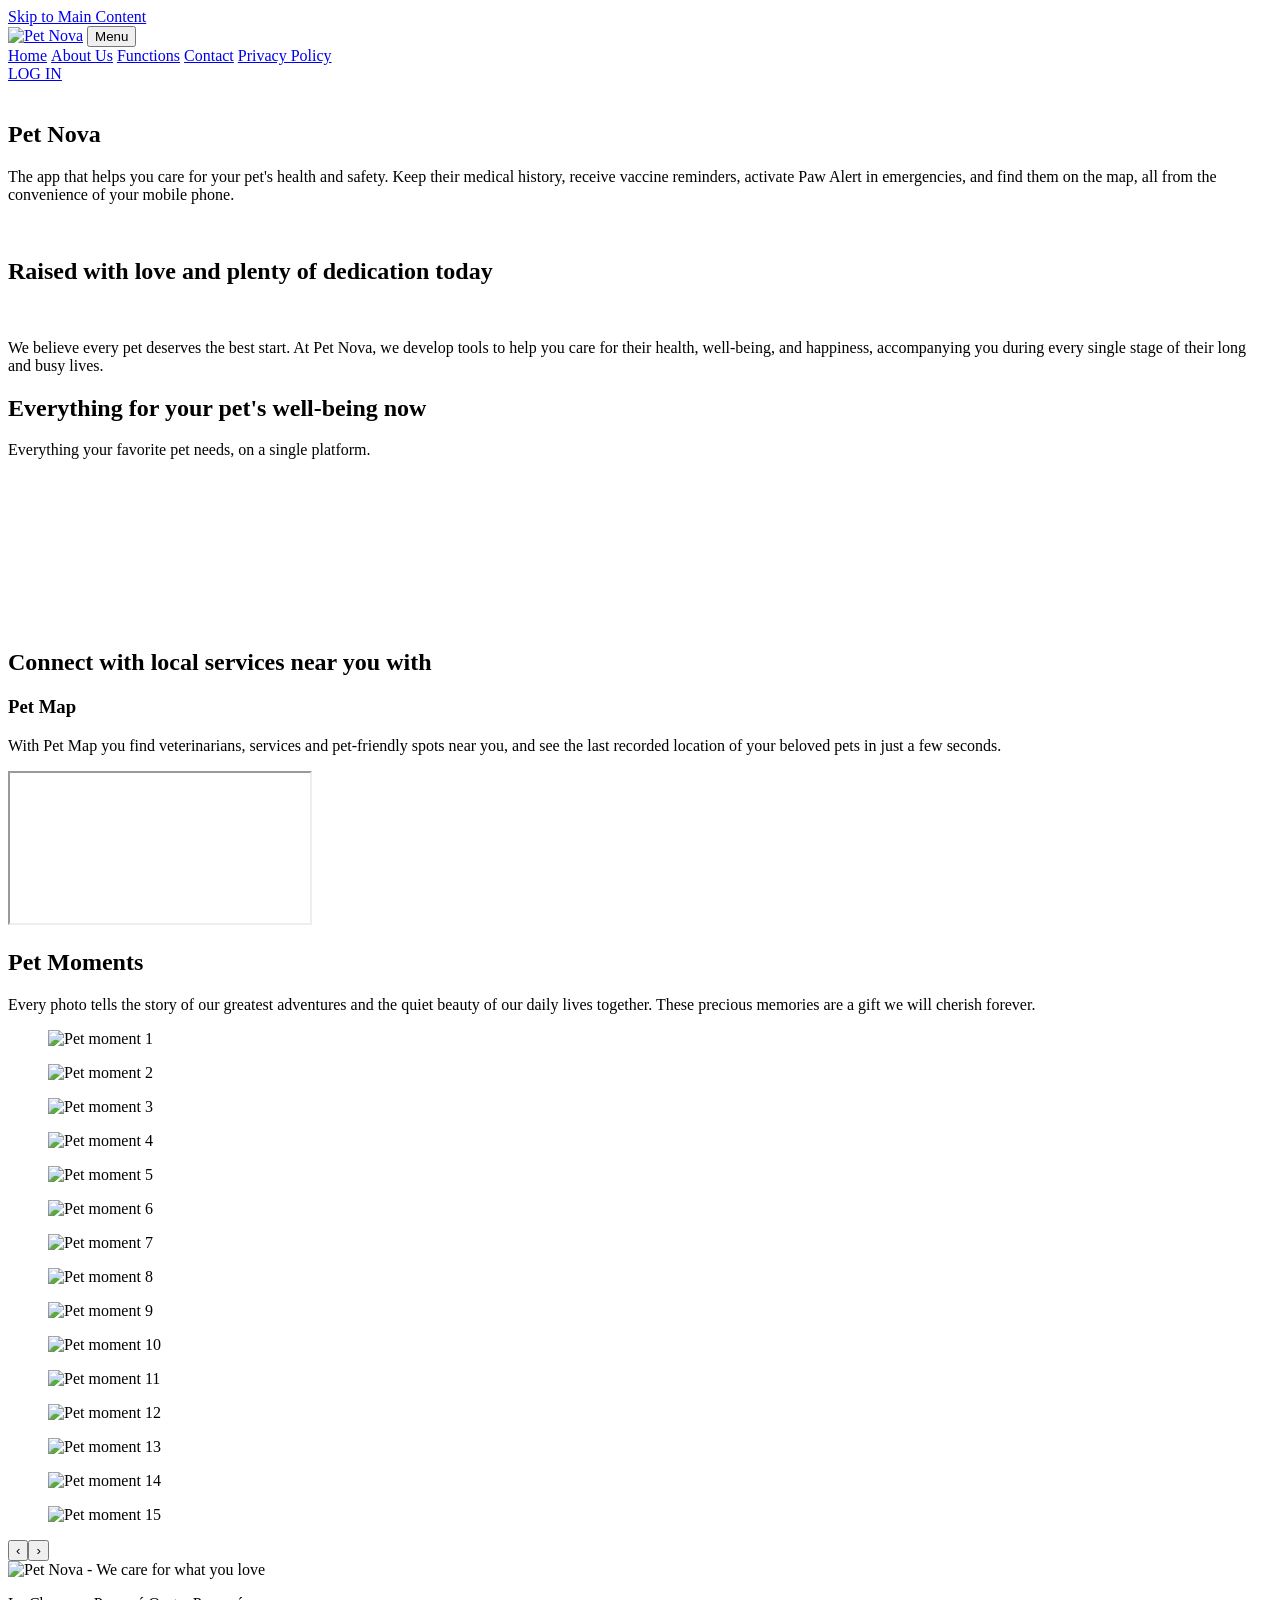
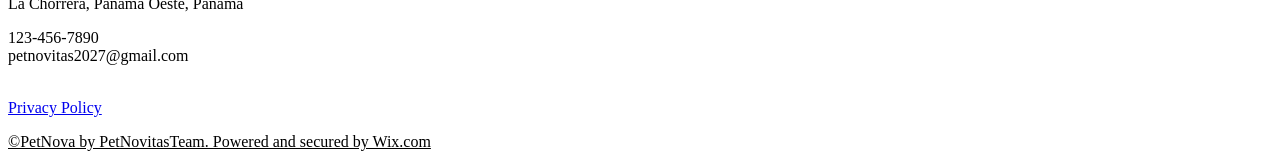
==== index.html @ 3b15b56e "Add files via upload" ====
<!DOCTYPE html>
<html lang="en">
<head>
<meta charset="UTF-8">
<meta name="viewport" content="width=device-width, initial-scale=1">
<script>
/* Teléfono en horizontal: se muestra el diseño de computadora (reducido para que quepa). En vertical, el diseño de celular. */
(function () {
  var m = document.querySelector('meta[name="viewport"]');
  function set() {
    var phone = Math.min(screen.width, screen.height) < 600;
    var land = window.matchMedia('(orientation: landscape)').matches;
    m.setAttribute('content', phone && land ? 'width=1280' : 'width=device-width, initial-scale=1');
  }
  set();
  addEventListener('orientationchange', set);
  addEventListener('resize', set);
})();
</script>
<title>Home | Pet Nova</title>
<link rel="preconnect" href="https://fonts.googleapis.com">
<link rel="preconnect" href="https://fonts.gstatic.com" crossorigin>
<link href="https://fonts.googleapis.com/css2?family=Nunito+Sans:wght@400;600;700;800&family=Poppins:wght@400;600;700;800&display=swap" rel="stylesheet">
<link rel="icon" href="images/logo-menu.png">
<meta name="theme-color" content="#523F7A">
<link rel="stylesheet" href="css/styles.css">
</head>
<body>
<a class="skip" href="#main">Skip to Main Content</a>

<header class="nav">
  <a href="index.html" class="nav-logo"><img src="images/logo-menu.png" alt="Pet Nova"></a>
  <button class="nav-toggle" aria-label="Menu" aria-expanded="false">Menu</button>
  <nav class="nav-links">
    <a href="index.html" class="on" aria-current="page"><img src="images/icons/home.svg" alt="">Home</a>
    <a href="about.html"><img src="images/icons/user.svg" alt="">About Us</a>
    <a href="functions.html"><img src="images/icons/medkit.svg" alt="">Functions</a>
    <a href="contact.html"><img src="images/icons/chat.svg" alt="">Contact</a>
    <a href="privacy.html"><img src="images/icons/shield.svg" alt="">Privacy Policy</a>
  </nav>
  <a href="login.html" class="nav-login"><span class="avatar"></span><u>LOG IN</u></a>
</header>

<main id="main">
  <section class="hero">
    <img class="paw hero-paw" src="images/icons/paw.svg" alt="">
    <h1>Pet Nova</h1>
    <p>The app that helps you care for your pet's health and safety. Keep their medical history, receive vaccine reminders, activate Paw Alert in emergencies, and find them on the map, all from the convenience of your mobile phone.</p>
  </section>

  <section class="raised">
    <div class="blob blob-left"></div>
    <div class="blob blob-right"></div>
    <img class="flor flor-top" src="images/flor.png" alt="">
    <img class="flor flor-bottom" src="images/flor.png" alt="">
    <h2>Raised with love and plenty of dedication today</h2>
    <div class="believe">
      <img class="paw believe-paw" src="images/icons/paw.svg" alt="">
      <p>We believe every pet deserves the best start. At Pet Nova, we develop tools to help you care for their health, well-being, and happiness, accompanying you during every single stage of their long and busy lives.</p>
    </div>
  </section>

  <section class="wellbeing">
    <div class="wellbeing-card">
      <h2>Everything for your pet's well-being now</h2>
      <p>Everything your favorite pet needs, on a single platform.</p>
    </div>
    <div class="wb-gallery"><figure class="on"><img loading="lazy" decoding="async" src="images/bienestar-1.jpg" alt=""></figure><figure><img loading="lazy" decoding="async" src="images/bienestar-2.jpg" alt=""></figure><figure><img loading="lazy" decoding="async" src="images/bienestar-3.jpg" alt=""></figure><figure><img loading="lazy" decoding="async" src="images/bienestar-4.jpg" alt=""></figure></div>
    <img class="espiral" src="images/espiral.png" alt="">
  </section>

  <section class="petmap">
    <h2>Connect with local services near you with</h2>
    <div class="petmap-panel">
      <h3>Pet Map</h3>
      <p>With Pet Map you find veterinarians, services and pet-friendly spots near you, and see the last recorded location of your beloved pets in just a few seconds.</p>
      <iframe title="Pet Map" loading="lazy" src="https://www.openstreetmap.org/export/embed.html?bbox=-79.80%2C8.87%2C-79.76%2C8.90&amp;layer=mapnik"></iframe>
    </div>
  </section>

  <section class="moments">
    <h2>Pet Moments</h2>
    <p>Every photo tells the story of our greatest adventures and the quiet beauty of our daily lives together. These precious memories are a gift we will cherish forever.</p>
    <div class="coverflow" id="cf"><figure><img loading="lazy" decoding="async" src="images/momentos-1.jpg" alt="Pet moment 1"></figure><figure><img loading="lazy" decoding="async" src="images/momentos-2.jpg" alt="Pet moment 2"></figure><figure><img loading="lazy" decoding="async" src="images/momentos-3.jpg" alt="Pet moment 3"></figure><figure><img loading="lazy" decoding="async" src="images/momentos-4.jpg" alt="Pet moment 4"></figure><figure><img loading="lazy" decoding="async" src="images/momentos-5.jpg" alt="Pet moment 5"></figure><figure><img loading="lazy" decoding="async" src="images/momentos-6.jpg" alt="Pet moment 6"></figure><figure><img loading="lazy" decoding="async" src="images/momentos-7.jpg" alt="Pet moment 7"></figure><figure><img loading="lazy" decoding="async" src="images/momentos-8.jpg" alt="Pet moment 8"></figure><figure><img loading="lazy" decoding="async" src="images/momentos-9.jpg" alt="Pet moment 9"></figure><figure><img loading="lazy" decoding="async" src="images/momentos-10.jpg" alt="Pet moment 10"></figure><figure><img loading="lazy" decoding="async" src="images/momentos-11.jpg" alt="Pet moment 11"></figure><figure><img loading="lazy" decoding="async" src="images/momentos-12.jpg" alt="Pet moment 12"></figure><figure><img loading="lazy" decoding="async" src="images/momentos-13.jpg" alt="Pet moment 13"></figure><figure><img loading="lazy" decoding="async" src="images/momentos-14.jpg" alt="Pet moment 14"></figure><figure><img loading="lazy" decoding="async" src="images/momentos-15.jpg" alt="Pet moment 15"></figure></div>
    <div class="cf-ctrl"><button id="cfPrev" aria-label="Previous">&#8249;</button><span id="cfDots"></span><button id="cfNext" aria-label="Next">&#8250;</button></div>
  </section>
</main>

<footer class="footer">
  <img class="footer-logo" src="images/logo-footer.png" alt="Pet Nova - We care for what you love">
  <div class="footer-info"><p>La Chorrera, Panamá Oeste, Panamá</p><p>123-456-7890<br>petnovitas2027@gmail.com</p><div class="social"><a href="#" aria-label="Facebook"><img src="images/icons/facebook.svg" alt=""></a><a href="#" aria-label="Instagram"><img src="images/icons/instagram.svg" alt=""></a><a href="#" aria-label="TikTok"><img src="images/icons/tiktok.svg" alt=""></a></div></div>
  <a class="footer-privacy" href="privacy.html">Privacy Policy</a>
  <p class="copy"><u>©PetNova by PetNovitasTeam. Powered and secured by Wix.com</u></p>
</footer>

<script src="js/script.js"></script>
</body>
</html>
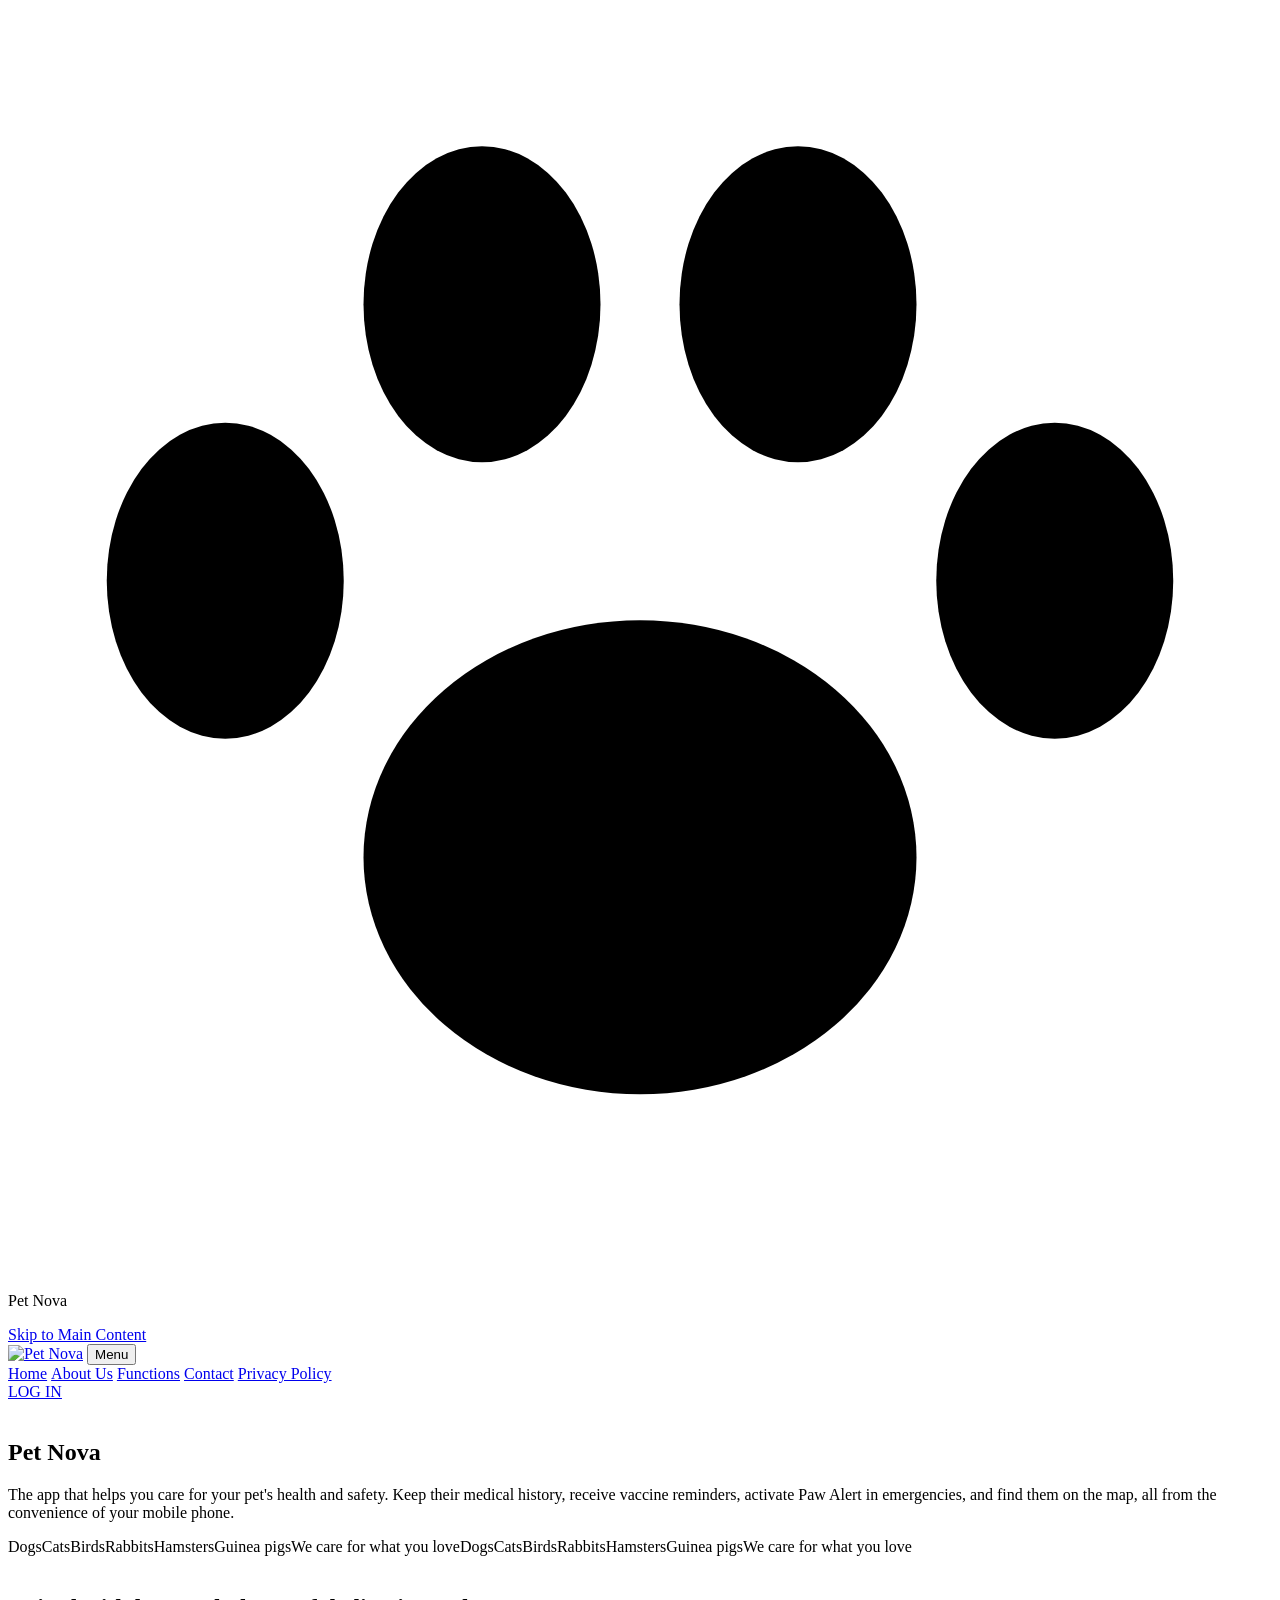
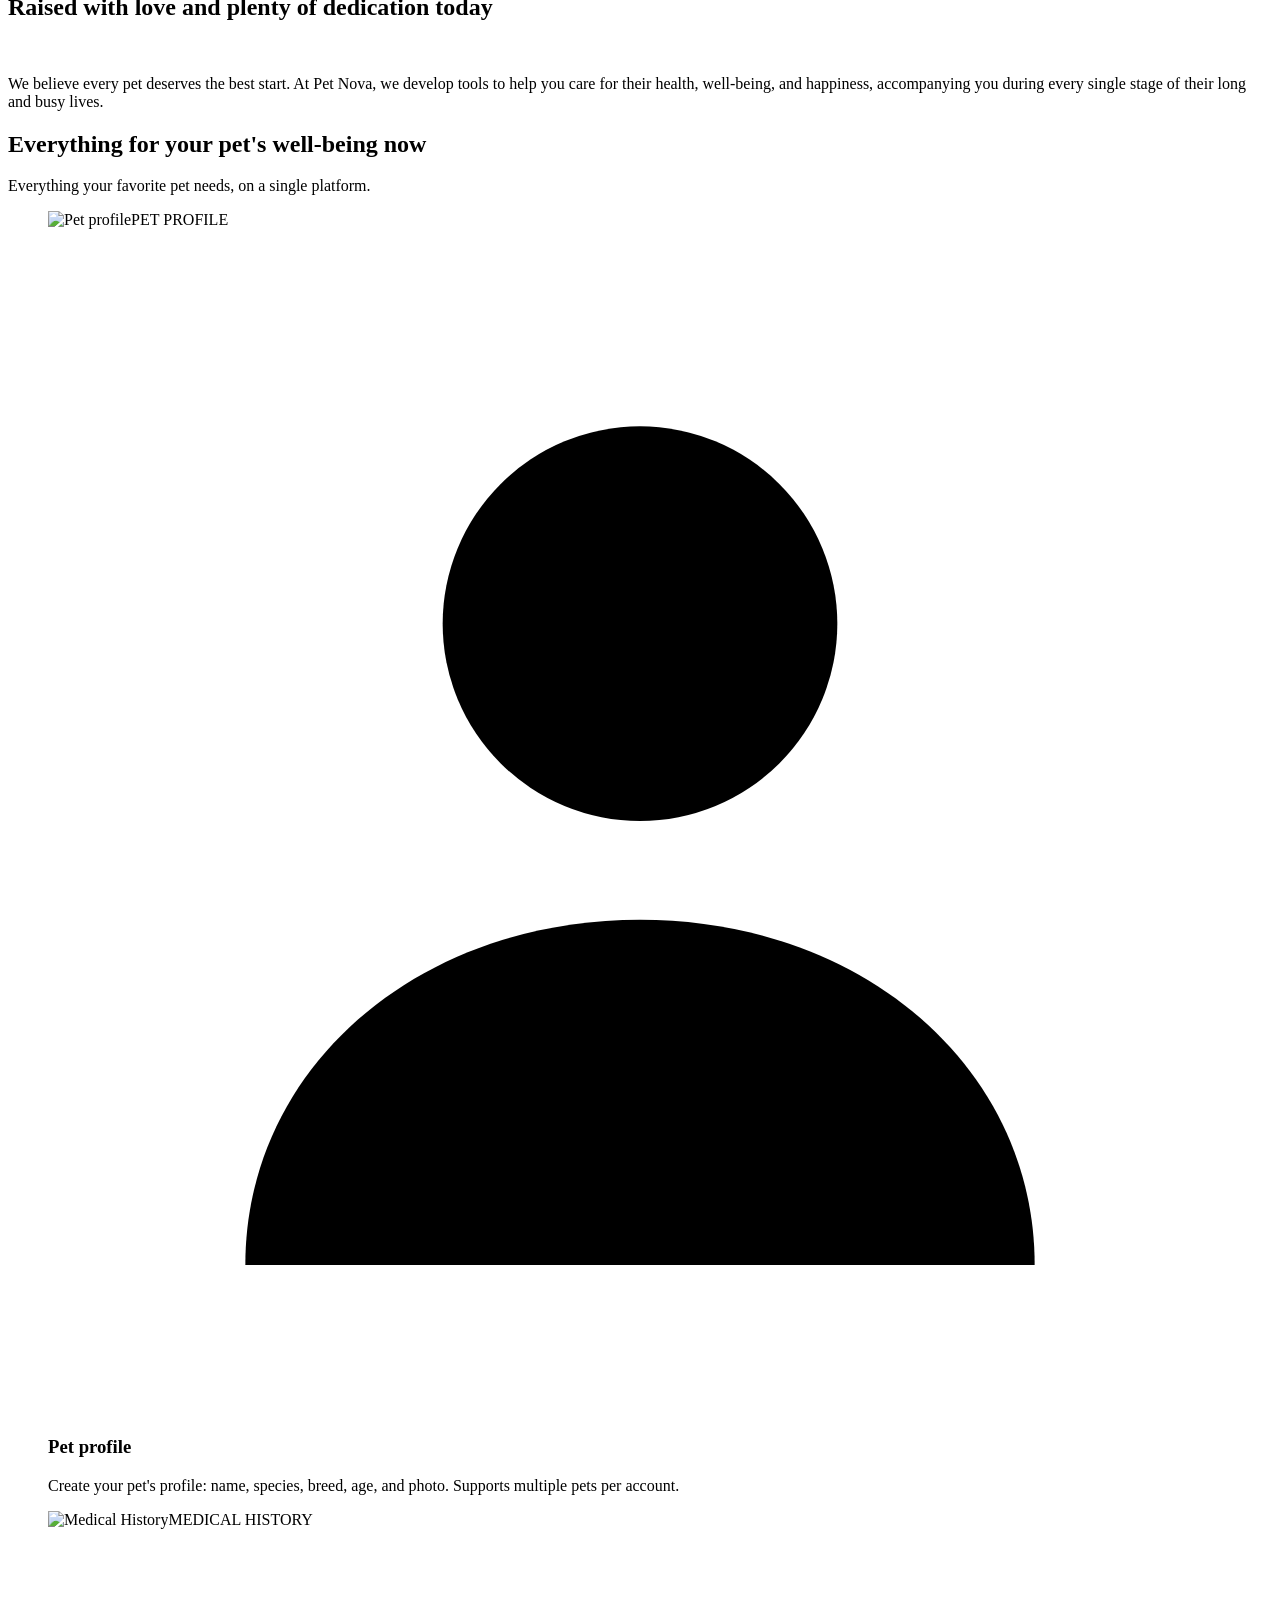
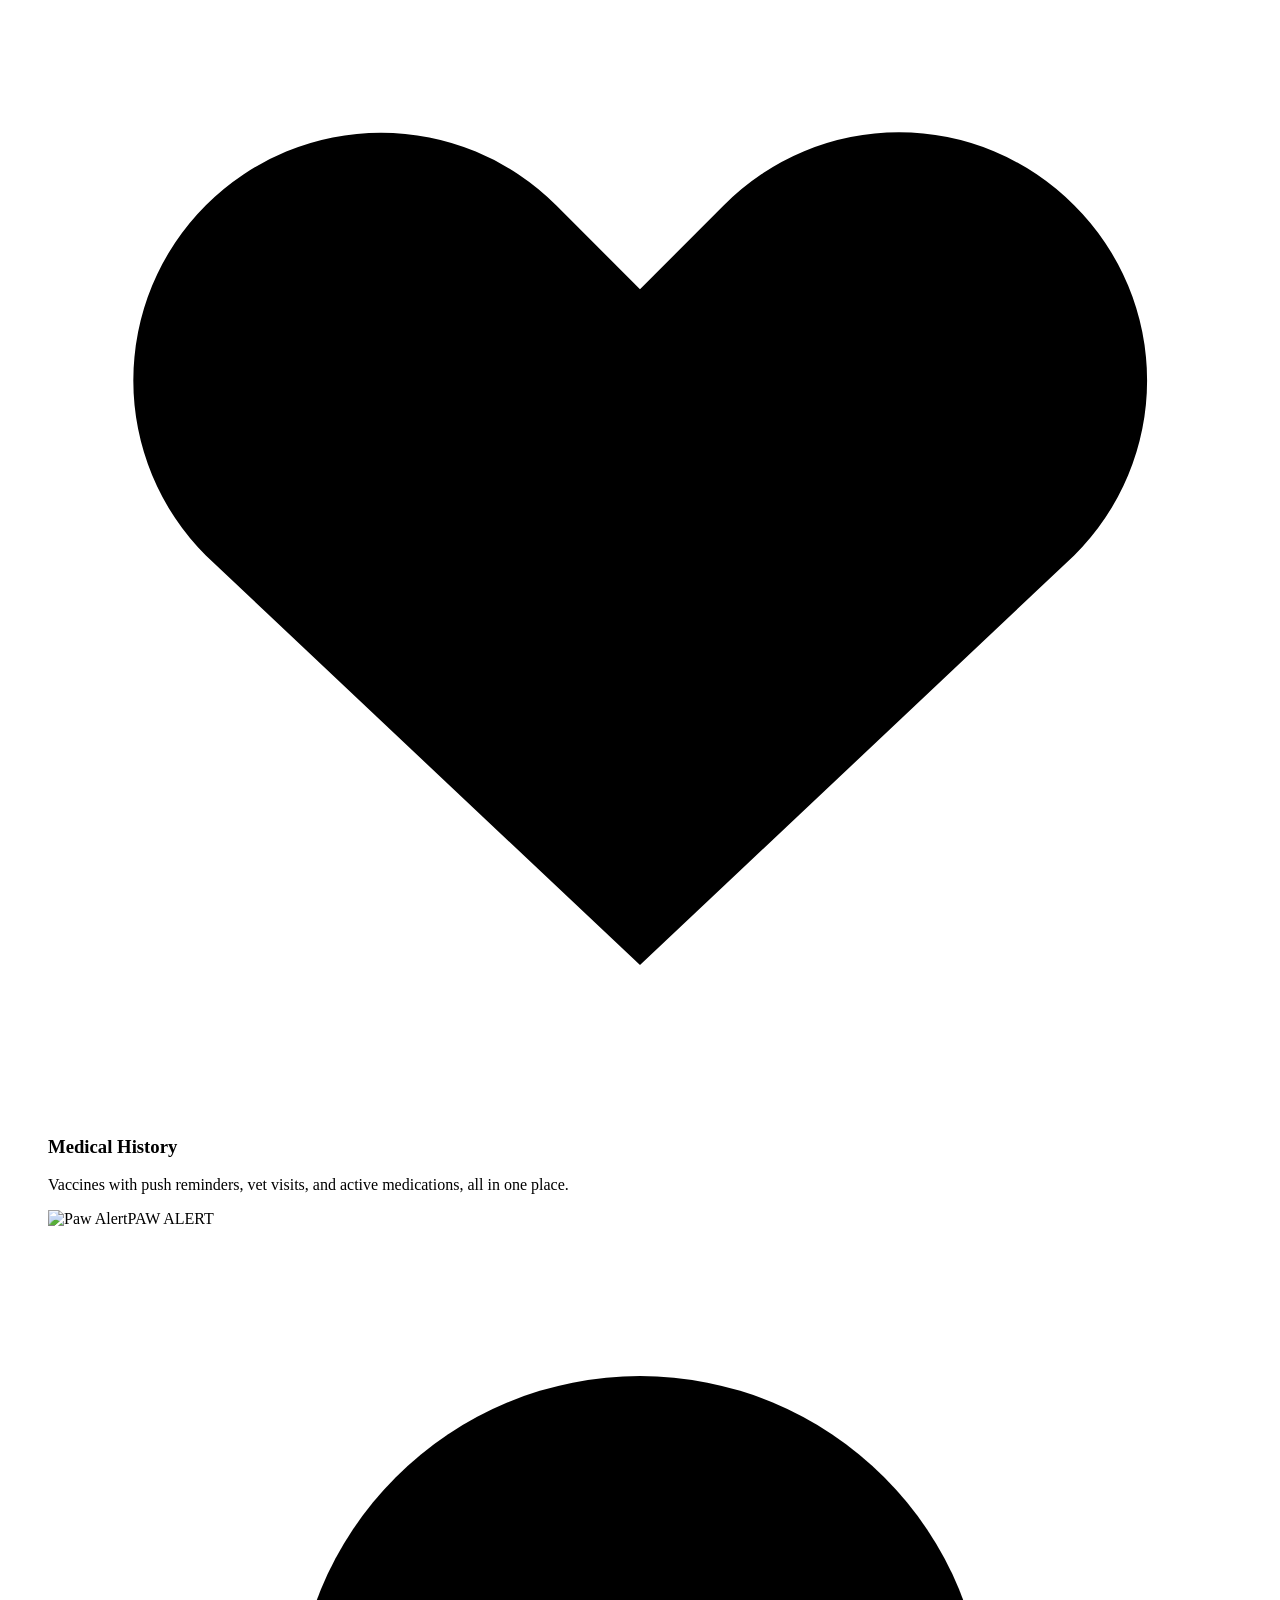
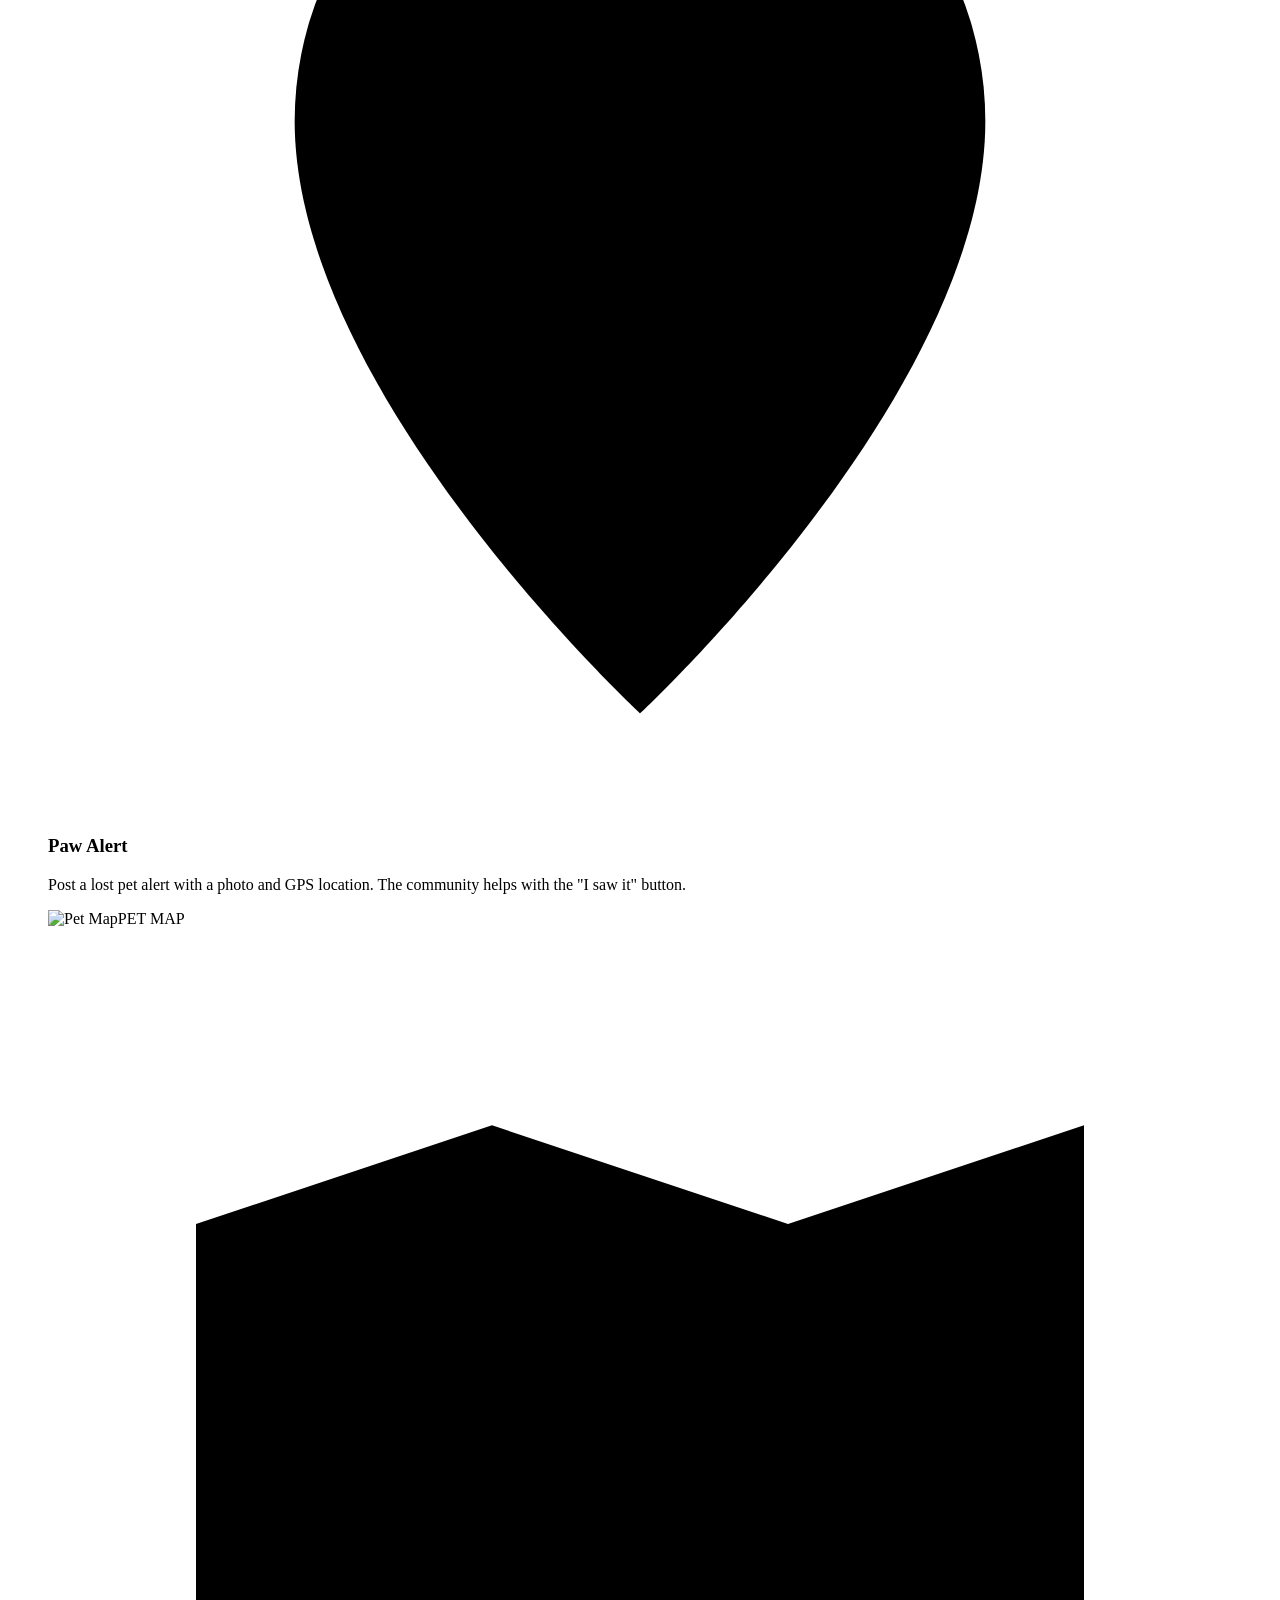
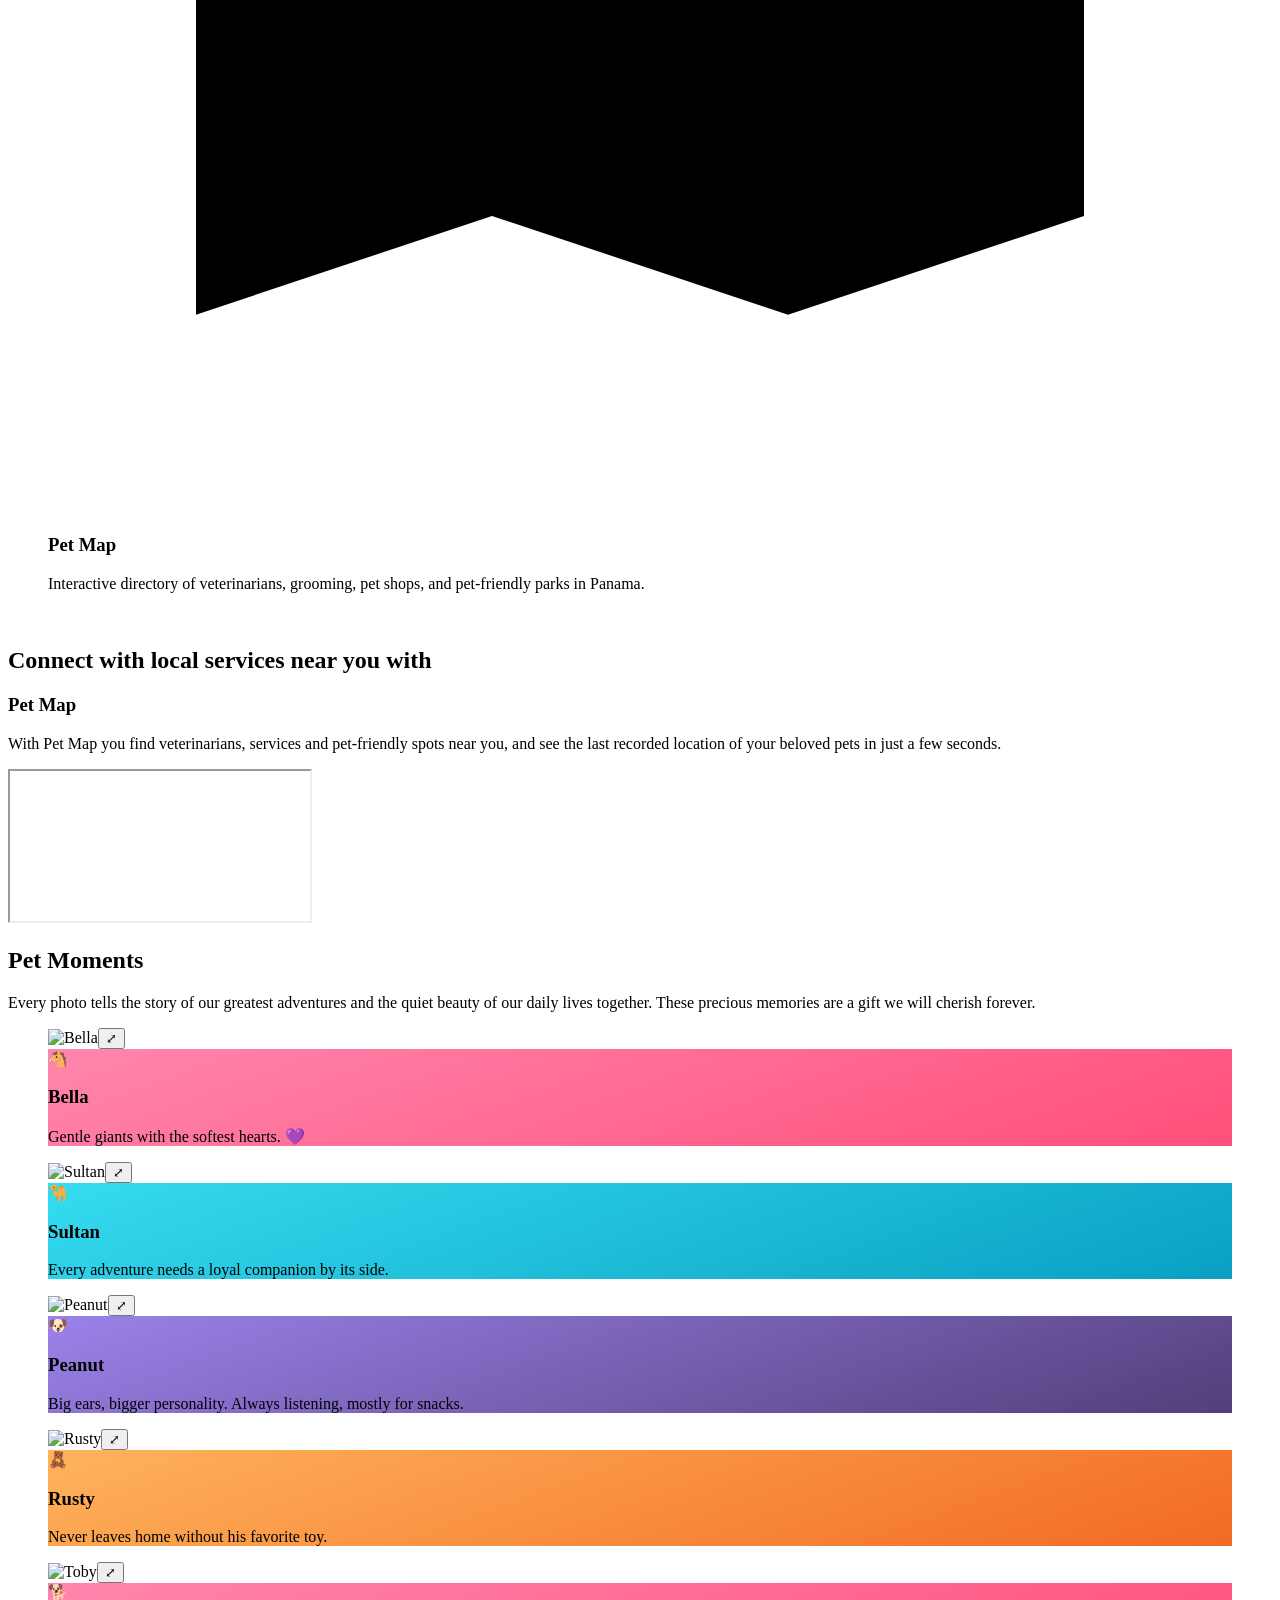
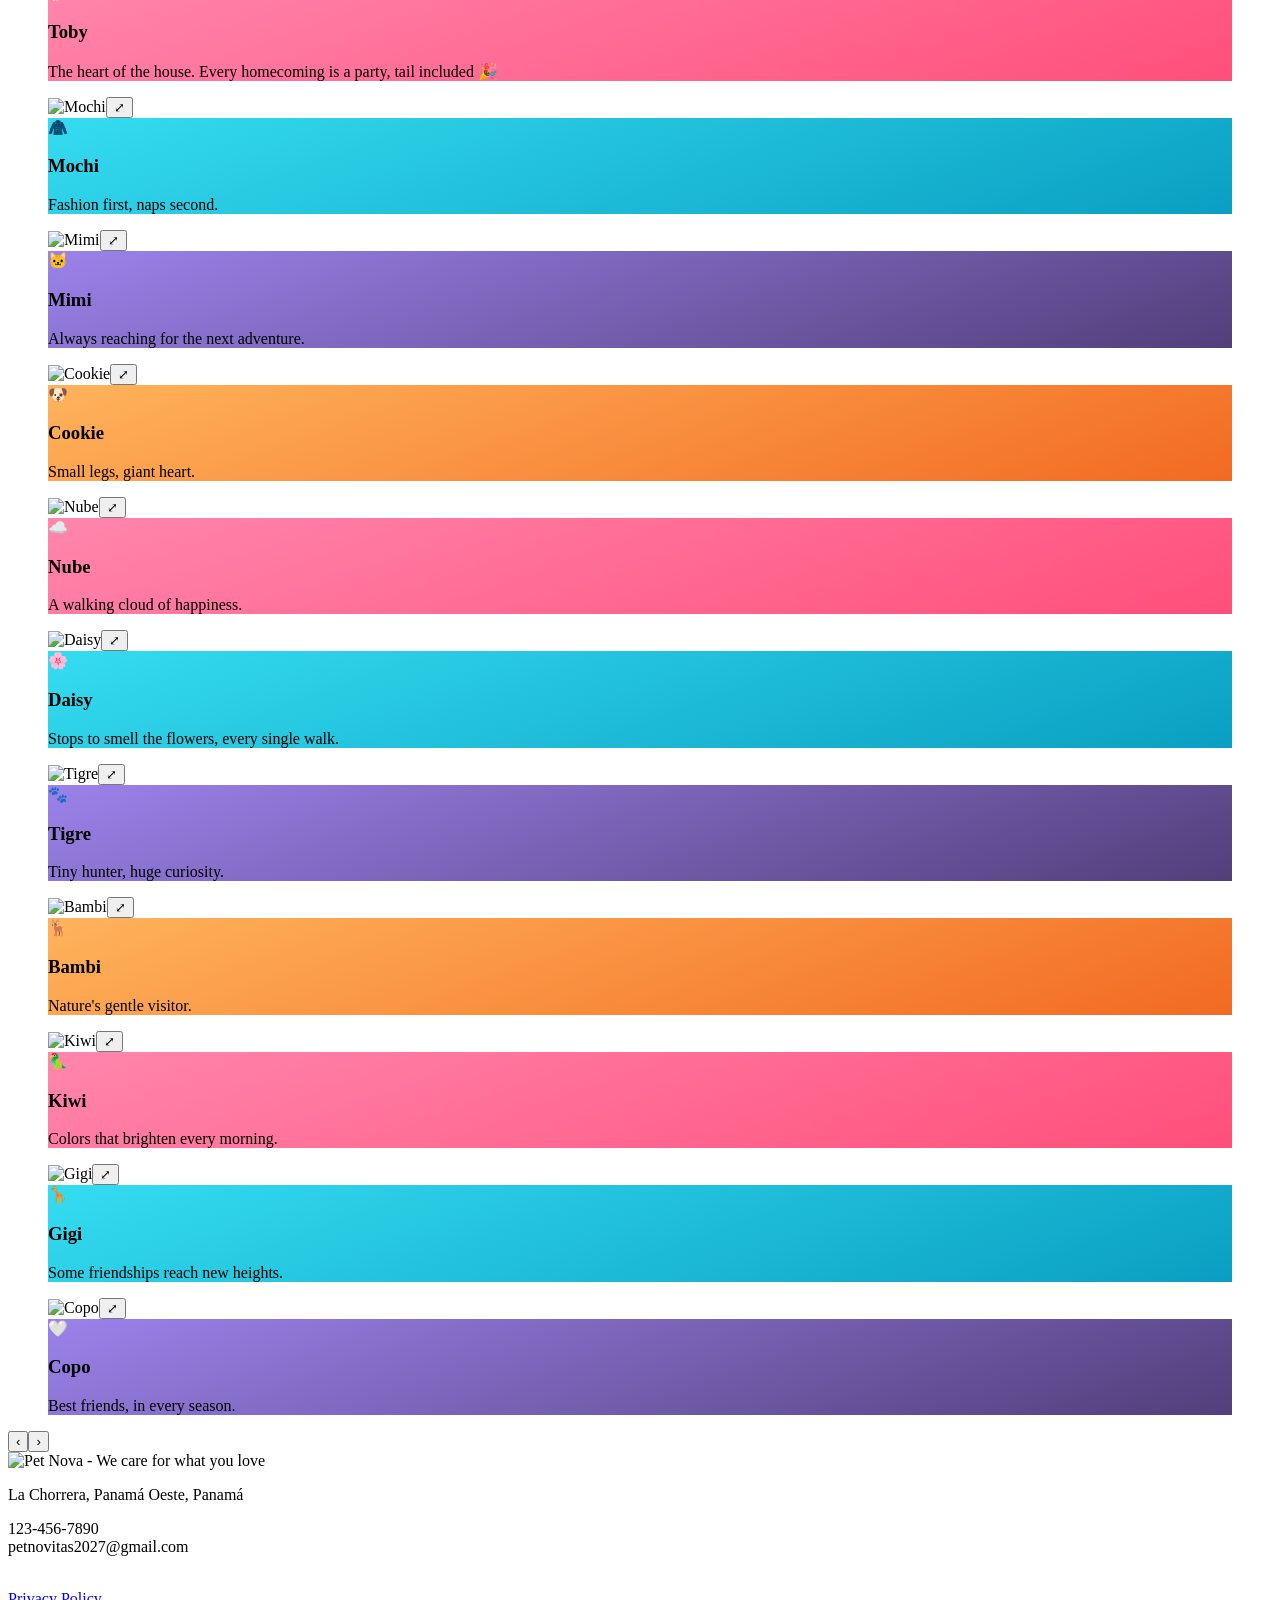
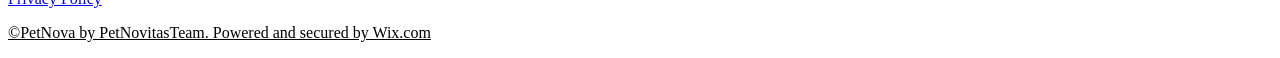
==== commit a9322ea4: "Add files via upload" ====
--- a/index.html
+++ b/index.html
@@ -17,15 +17,21 @@
   addEventListener('resize', set);
 })();
 </script>
+<link rel="icon" href="images/favicon/favicon.ico" sizes="any">
+<link rel="icon" type="image/png" sizes="32x32" href="images/favicon/favicon-32.png">
+<link rel="icon" type="image/png" sizes="192x192" href="images/favicon/icon-192.png">
+<link rel="apple-touch-icon" href="images/favicon/apple-touch-icon.png">
+<meta name="theme-color" content="#523F7A">
+<meta name="google" content="notranslate">
+<script>try{var d=document.documentElement,t=localStorage.getItem('pn-theme');if(t)d.setAttribute('data-theme',t);if(sessionStorage.getItem('pn-seen'))d.classList.add('seen');var l=localStorage.getItem('pn-lang')||((navigator.language||'en').slice(0,2)==='es'?'es':'en');d.setAttribute('lang',l)}catch(e){}</script>
 <title>Home | Pet Nova</title>
 <link rel="preconnect" href="https://fonts.googleapis.com">
 <link rel="preconnect" href="https://fonts.gstatic.com" crossorigin>
 <link href="https://fonts.googleapis.com/css2?family=Nunito+Sans:wght@400;600;700;800&family=Poppins:wght@400;600;700;800&display=swap" rel="stylesheet">
-<link rel="icon" href="images/logo-menu.png">
-<meta name="theme-color" content="#523F7A">
 <link rel="stylesheet" href="css/styles.css">
 </head>
 <body>
+<div id="loader" aria-hidden="true"><svg viewBox="0 0 64 64"><ellipse class="t1" cx="11" cy="29" rx="6" ry="8"/><ellipse class="t2" cx="24" cy="15" rx="6" ry="8"/><ellipse class="t3" cx="40" cy="15" rx="6" ry="8"/><ellipse class="t4" cx="53" cy="29" rx="6" ry="8"/><ellipse class="pad" cx="32" cy="43" rx="14" ry="12"/></svg><p>Pet Nova</p></div>
 <a class="skip" href="#main">Skip to Main Content</a>
 
 <header class="nav">
@@ -43,12 +49,13 @@
 
 <main id="main">
   <section class="hero">
-    <img class="paw hero-paw" src="images/icons/paw.svg" alt="">
-    <h1>Pet Nova</h1>
+    <div class="hero-title"><img class="paw hero-paw" src="images/icons/paw.svg" alt=""><h1>Pet Nova</h1></div>
     <p>The app that helps you care for your pet's health and safety. Keep their medical history, receive vaccine reminders, activate Paw Alert in emergencies, and find them on the map, all from the convenience of your mobile phone.</p>
+  <a class="scrollcue" href="#raised" aria-label="Scroll down"><span></span></a>
   </section>
+  <div class="ribbon" aria-hidden="true"><div class="track"><span><img src="images/icons/paw-pin.svg" alt="">Dogs</span><span><img src="images/icons/paw-pin.svg" alt="">Cats</span><span><img src="images/icons/paw-pin.svg" alt="">Birds</span><span><img src="images/icons/paw-pin.svg" alt="">Rabbits</span><span><img src="images/icons/paw-pin.svg" alt="">Hamsters</span><span><img src="images/icons/paw-pin.svg" alt="">Guinea pigs</span><span><img src="images/icons/paw-pin.svg" alt="">We care for what you love</span><span><img src="images/icons/paw-pin.svg" alt="">Dogs</span><span><img src="images/icons/paw-pin.svg" alt="">Cats</span><span><img src="images/icons/paw-pin.svg" alt="">Birds</span><span><img src="images/icons/paw-pin.svg" alt="">Rabbits</span><span><img src="images/icons/paw-pin.svg" alt="">Hamsters</span><span><img src="images/icons/paw-pin.svg" alt="">Guinea pigs</span><span><img src="images/icons/paw-pin.svg" alt="">We care for what you love</span></div></div>
 
-  <section class="raised">
+  <section class="raised" id="raised">
     <div class="blob blob-left"></div>
     <div class="blob blob-right"></div>
     <img class="flor flor-top" src="images/flor.png" alt="">
@@ -65,7 +72,7 @@
       <h2>Everything for your pet's well-being now</h2>
       <p>Everything your favorite pet needs, on a single platform.</p>
     </div>
-    <div class="wb-gallery"><figure class="on"><img loading="lazy" decoding="async" src="images/bienestar-1.jpg" alt=""></figure><figure><img loading="lazy" decoding="async" src="images/bienestar-2.jpg" alt=""></figure><figure><img loading="lazy" decoding="async" src="images/bienestar-3.jpg" alt=""></figure><figure><img loading="lazy" decoding="async" src="images/bienestar-4.jpg" alt=""></figure></div>
+    <div class="wb-gallery"><figure class="on" tabindex="0"><img loading="lazy" decoding="async" src="images/bienestar-1.jpg" alt="Pet profile"><span class="wb-label">PET PROFILE</span><div class="wb-info"><svg viewBox="0 0 24 24"><circle cx="12" cy="8" r="4"/><path d="M4 21c0-4 3.5-7 8-7s8 3 8 7"/></svg><h3>Pet profile</h3><p>Create your pet's profile: name, species, breed, age, and photo. Supports multiple pets per account.</p></div></figure><figure tabindex="0"><img loading="lazy" decoding="async" src="images/bienestar-2.jpg" alt="Medical History"><span class="wb-label">MEDICAL HISTORY</span><div class="wb-info"><svg viewBox="0 0 24 24"><path d="M20.8 5.6a5 5 0 0 0-7.1 0L12 7.3l-1.7-1.7a5 5 0 0 0-7.1 7.1L12 21l8.8-8.3a5 5 0 0 0 0-7.1z"/><path d="M3 12h4l2-3 3 6 2-3h7"/></svg><h3>Medical History</h3><p>Vaccines with push reminders, vet visits, and active medications, all in one place.</p></div></figure><figure tabindex="0"><img loading="lazy" decoding="async" src="images/bienestar-3.jpg" alt="Paw Alert"><span class="wb-label">PAW ALERT</span><div class="wb-info"><svg viewBox="0 0 24 24"><path d="M12 22s7-6.500 7-12a7 7 0 0 0-14 0c0 5.500 7 12 7 12z"/><circle cx="12" cy="10" r="2.500"/></svg><h3>Paw Alert</h3><p>Post a lost pet alert with a photo and GPS location. The community helps with the "I saw it" button.</p></div></figure><figure tabindex="0"><img loading="lazy" decoding="async" src="images/bienestar-4.jpg" alt="Pet Map"><span class="wb-label">PET MAP</span><div class="wb-info"><svg viewBox="0 0 24 24"><path d="M3 6l6-2 6 2 6-2v14l-6 2-6-2-6 2z"/><path d="M9 4v14M15 6v14"/></svg><h3>Pet Map</h3><p>Interactive directory of veterinarians, grooming, pet shops, and pet-friendly parks in Panama.</p></div></figure></div>
     <img class="espiral" src="images/espiral.png" alt="">
   </section>
 
@@ -81,18 +88,19 @@
   <section class="moments">
     <h2>Pet Moments</h2>
     <p>Every photo tells the story of our greatest adventures and the quiet beauty of our daily lives together. These precious memories are a gift we will cherish forever.</p>
-    <div class="coverflow" id="cf"><figure><img loading="lazy" decoding="async" src="images/momentos-1.jpg" alt="Pet moment 1"></figure><figure><img loading="lazy" decoding="async" src="images/momentos-2.jpg" alt="Pet moment 2"></figure><figure><img loading="lazy" decoding="async" src="images/momentos-3.jpg" alt="Pet moment 3"></figure><figure><img loading="lazy" decoding="async" src="images/momentos-4.jpg" alt="Pet moment 4"></figure><figure><img loading="lazy" decoding="async" src="images/momentos-5.jpg" alt="Pet moment 5"></figure><figure><img loading="lazy" decoding="async" src="images/momentos-6.jpg" alt="Pet moment 6"></figure><figure><img loading="lazy" decoding="async" src="images/momentos-7.jpg" alt="Pet moment 7"></figure><figure><img loading="lazy" decoding="async" src="images/momentos-8.jpg" alt="Pet moment 8"></figure><figure><img loading="lazy" decoding="async" src="images/momentos-9.jpg" alt="Pet moment 9"></figure><figure><img loading="lazy" decoding="async" src="images/momentos-10.jpg" alt="Pet moment 10"></figure><figure><img loading="lazy" decoding="async" src="images/momentos-11.jpg" alt="Pet moment 11"></figure><figure><img loading="lazy" decoding="async" src="images/momentos-12.jpg" alt="Pet moment 12"></figure><figure><img loading="lazy" decoding="async" src="images/momentos-13.jpg" alt="Pet moment 13"></figure><figure><img loading="lazy" decoding="async" src="images/momentos-14.jpg" alt="Pet moment 14"></figure><figure><img loading="lazy" decoding="async" src="images/momentos-15.jpg" alt="Pet moment 15"></figure></div>
+    <div class="coverflow" id="cf"><figure><div class="cf-flip"><div class="cf-front"><img src="images/momentos-1.jpg" alt="Bella"><button class="cf-zoom" type="button" aria-label="View photo larger">&#10530;</button></div><div class="cf-back" style="background:linear-gradient(160deg,#ff86ad,#ff4f7a)"><span class="em">🐴</span><h3>Bella</h3><p>Gentle giants with the softest hearts. 💜</p></div></div></figure><figure><div class="cf-flip"><div class="cf-front"><img src="images/momentos-2.jpg" alt="Sultan"><button class="cf-zoom" type="button" aria-label="View photo larger">&#10530;</button></div><div class="cf-back" style="background:linear-gradient(160deg,#35dcf0,#0a9fc2)"><span class="em">🐪</span><h3>Sultan</h3><p>Every adventure needs a loyal companion by its side.</p></div></div></figure><figure><div class="cf-flip"><div class="cf-front"><img src="images/momentos-3.jpg" alt="Peanut"><button class="cf-zoom" type="button" aria-label="View photo larger">&#10530;</button></div><div class="cf-back" style="background:linear-gradient(160deg,#9b82ea,#523F7A)"><span class="em">🐶</span><h3>Peanut</h3><p>Big ears, bigger personality. Always listening, mostly for snacks.</p></div></div></figure><figure><div class="cf-flip"><div class="cf-front"><img src="images/momentos-4.jpg" alt="Rusty"><button class="cf-zoom" type="button" aria-label="View photo larger">&#10530;</button></div><div class="cf-back" style="background:linear-gradient(160deg,#ffb35c,#f26a22)"><span class="em">🧸</span><h3>Rusty</h3><p>Never leaves home without his favorite toy.</p></div></div></figure><figure><div class="cf-flip"><div class="cf-front"><img src="images/momentos-5.jpg" alt="Toby"><button class="cf-zoom" type="button" aria-label="View photo larger">&#10530;</button></div><div class="cf-back" style="background:linear-gradient(160deg,#ff86ad,#ff4f7a)"><span class="em">🐕</span><h3>Toby</h3><p>The heart of the house. Every homecoming is a party, tail included 🎉</p></div></div></figure><figure><div class="cf-flip"><div class="cf-front"><img src="images/momentos-6.jpg" alt="Mochi"><button class="cf-zoom" type="button" aria-label="View photo larger">&#10530;</button></div><div class="cf-back" style="background:linear-gradient(160deg,#35dcf0,#0a9fc2)"><span class="em">🧥</span><h3>Mochi</h3><p>Fashion first, naps second.</p></div></div></figure><figure><div class="cf-flip"><div class="cf-front"><img src="images/momentos-7.jpg" alt="Mimi"><button class="cf-zoom" type="button" aria-label="View photo larger">&#10530;</button></div><div class="cf-back" style="background:linear-gradient(160deg,#9b82ea,#523F7A)"><span class="em">🐱</span><h3>Mimi</h3><p>Always reaching for the next adventure.</p></div></div></figure><figure><div class="cf-flip"><div class="cf-front"><img src="images/momentos-8.jpg" alt="Cookie"><button class="cf-zoom" type="button" aria-label="View photo larger">&#10530;</button></div><div class="cf-back" style="background:linear-gradient(160deg,#ffb35c,#f26a22)"><span class="em">🐶</span><h3>Cookie</h3><p>Small legs, giant heart.</p></div></div></figure><figure><div class="cf-flip"><div class="cf-front"><img src="images/momentos-9.jpg" alt="Nube"><button class="cf-zoom" type="button" aria-label="View photo larger">&#10530;</button></div><div class="cf-back" style="background:linear-gradient(160deg,#ff86ad,#ff4f7a)"><span class="em">☁️</span><h3>Nube</h3><p>A walking cloud of happiness.</p></div></div></figure><figure><div class="cf-flip"><div class="cf-front"><img src="images/momentos-10.jpg" alt="Daisy"><button class="cf-zoom" type="button" aria-label="View photo larger">&#10530;</button></div><div class="cf-back" style="background:linear-gradient(160deg,#35dcf0,#0a9fc2)"><span class="em">🌸</span><h3>Daisy</h3><p>Stops to smell the flowers, every single walk.</p></div></div></figure><figure><div class="cf-flip"><div class="cf-front"><img src="images/momentos-11.jpg" alt="Tigre"><button class="cf-zoom" type="button" aria-label="View photo larger">&#10530;</button></div><div class="cf-back" style="background:linear-gradient(160deg,#9b82ea,#523F7A)"><span class="em">🐾</span><h3>Tigre</h3><p>Tiny hunter, huge curiosity.</p></div></div></figure><figure><div class="cf-flip"><div class="cf-front"><img src="images/momentos-12.jpg" alt="Bambi"><button class="cf-zoom" type="button" aria-label="View photo larger">&#10530;</button></div><div class="cf-back" style="background:linear-gradient(160deg,#ffb35c,#f26a22)"><span class="em">🦌</span><h3>Bambi</h3><p>Nature's gentle visitor.</p></div></div></figure><figure><div class="cf-flip"><div class="cf-front"><img src="images/momentos-13.jpg" alt="Kiwi"><button class="cf-zoom" type="button" aria-label="View photo larger">&#10530;</button></div><div class="cf-back" style="background:linear-gradient(160deg,#ff86ad,#ff4f7a)"><span class="em">🦜</span><h3>Kiwi</h3><p>Colors that brighten every morning.</p></div></div></figure><figure><div class="cf-flip"><div class="cf-front"><img src="images/momentos-14.jpg" alt="Gigi"><button class="cf-zoom" type="button" aria-label="View photo larger">&#10530;</button></div><div class="cf-back" style="background:linear-gradient(160deg,#35dcf0,#0a9fc2)"><span class="em">🦒</span><h3>Gigi</h3><p>Some friendships reach new heights.</p></div></div></figure><figure><div class="cf-flip"><div class="cf-front"><img src="images/momentos-15.jpg" alt="Copo"><button class="cf-zoom" type="button" aria-label="View photo larger">&#10530;</button></div><div class="cf-back" style="background:linear-gradient(160deg,#9b82ea,#523F7A)"><span class="em">🤍</span><h3>Copo</h3><p>Best friends, in every season.</p></div></div></figure></div>
     <div class="cf-ctrl"><button id="cfPrev" aria-label="Previous">&#8249;</button><span id="cfDots"></span><button id="cfNext" aria-label="Next">&#8250;</button></div>
   </section>
 </main>
 
 <footer class="footer">
-  <img class="footer-logo" src="images/logo-footer.png" alt="Pet Nova - We care for what you love">
+  <img class="footer-logo" src="images/logo-footer-hd.png" alt="Pet Nova - We care for what you love">
   <div class="footer-info"><p>La Chorrera, Panamá Oeste, Panamá</p><p>123-456-7890<br>petnovitas2027@gmail.com</p><div class="social"><a href="#" aria-label="Facebook"><img src="images/icons/facebook.svg" alt=""></a><a href="#" aria-label="Instagram"><img src="images/icons/instagram.svg" alt=""></a><a href="#" aria-label="TikTok"><img src="images/icons/tiktok.svg" alt=""></a></div></div>
   <a class="footer-privacy" href="privacy.html">Privacy Policy</a>
   <p class="copy"><u>©PetNova by PetNovitasTeam. Powered and secured by Wix.com</u></p>
 </footer>
 
+<script src="js/i18n.js"></script>
 <script src="js/script.js"></script>
 </body>
 </html>
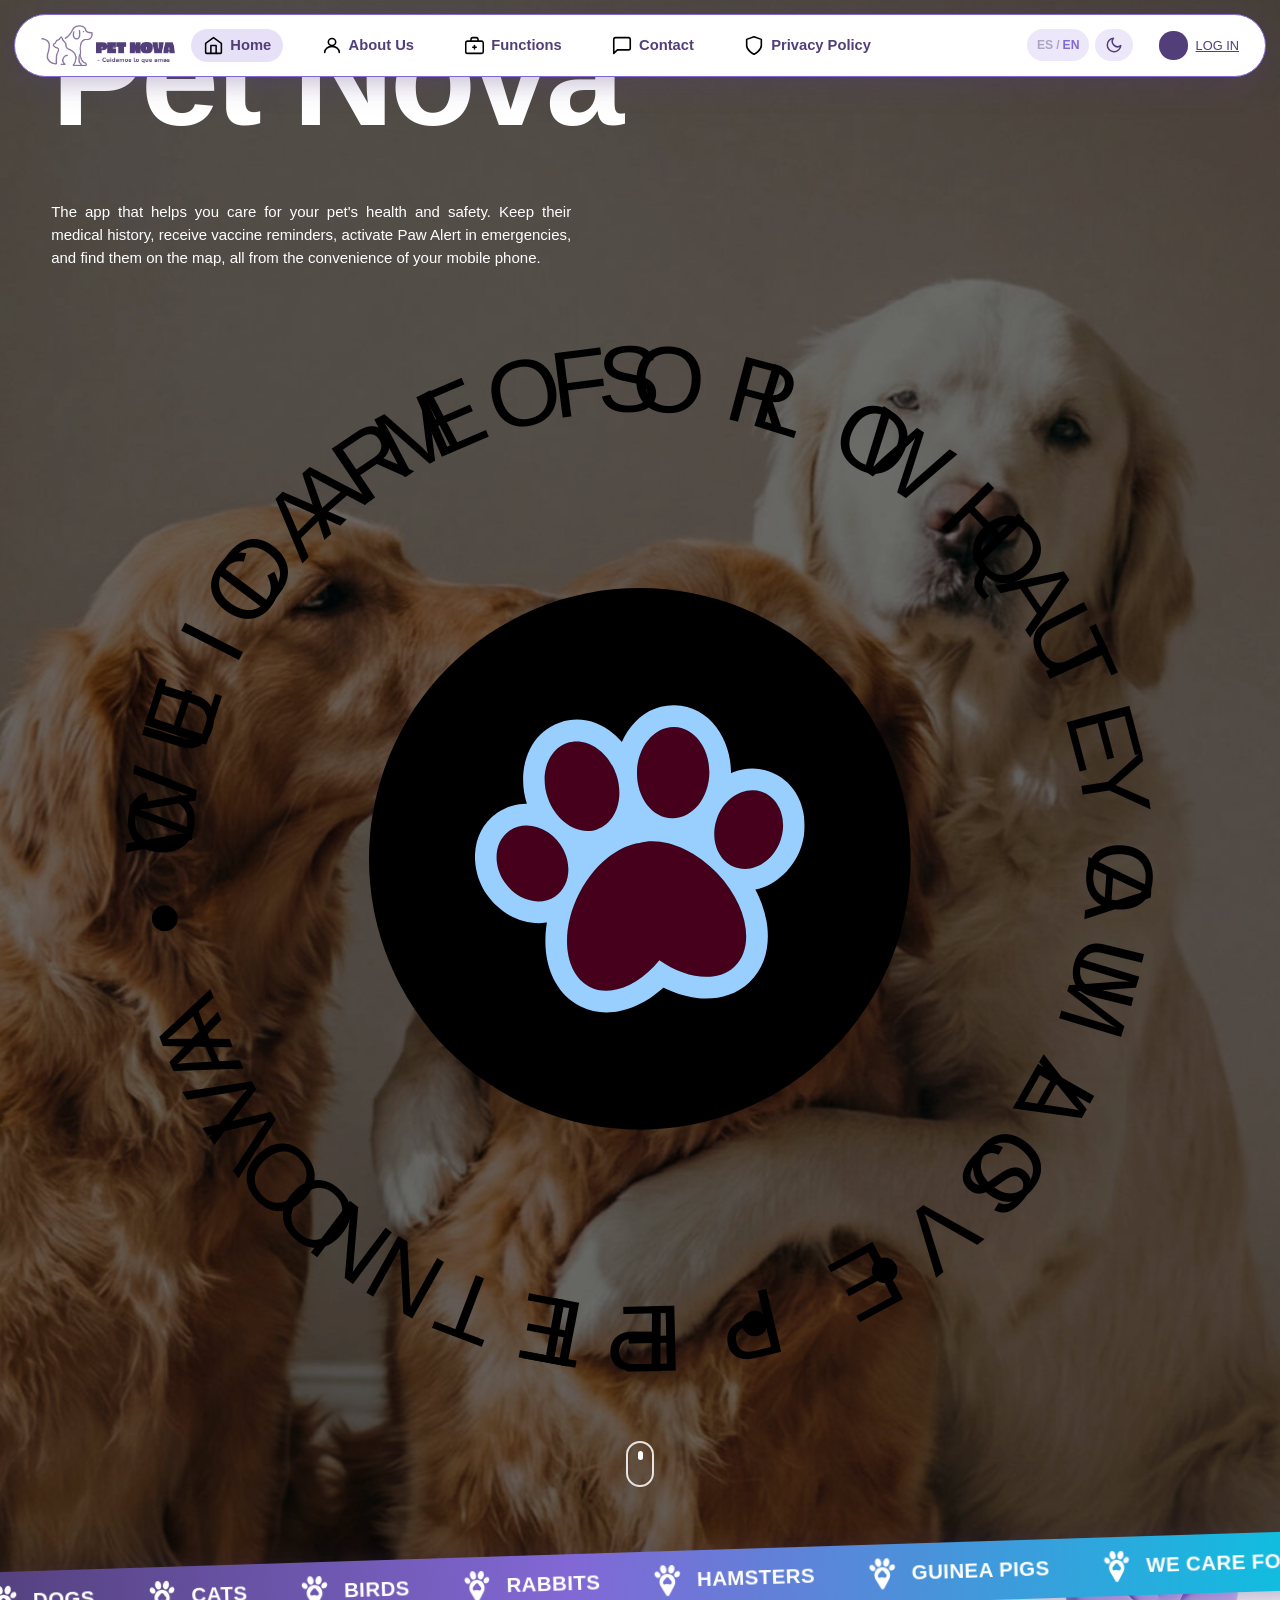
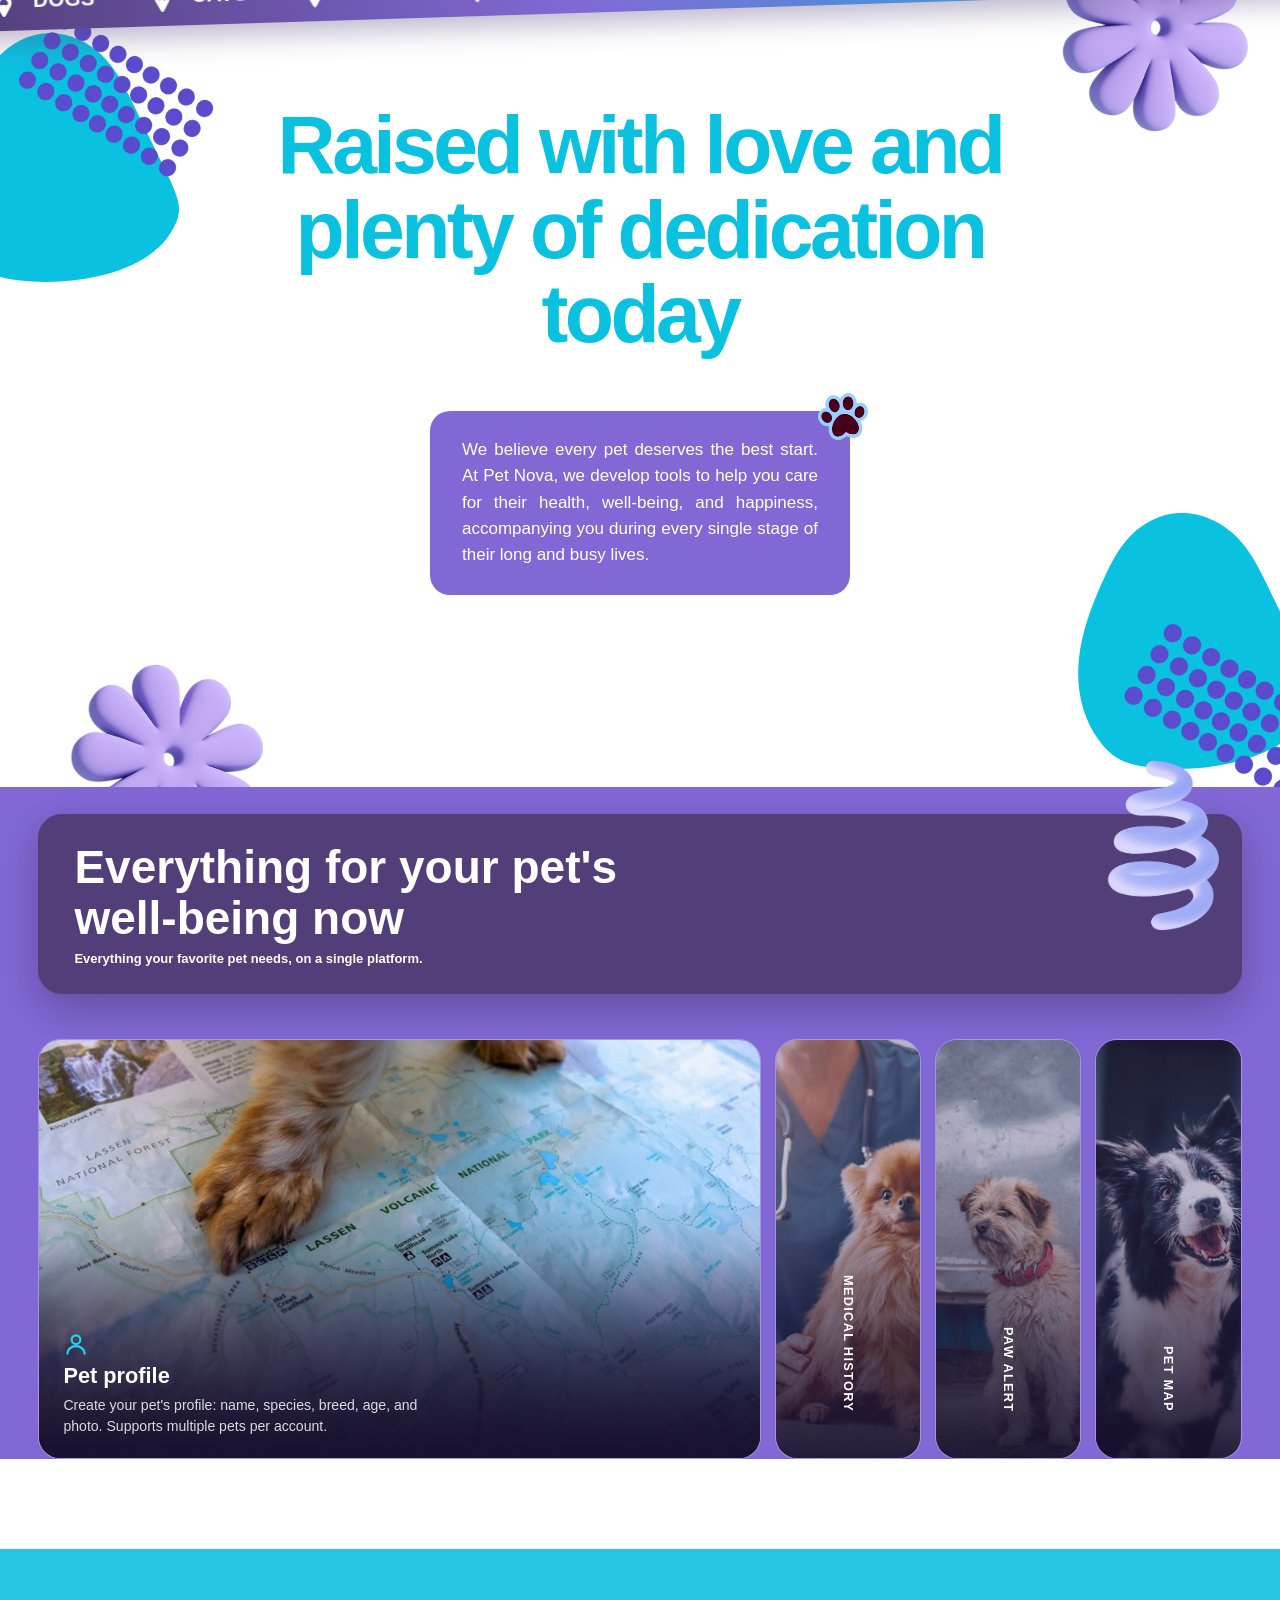
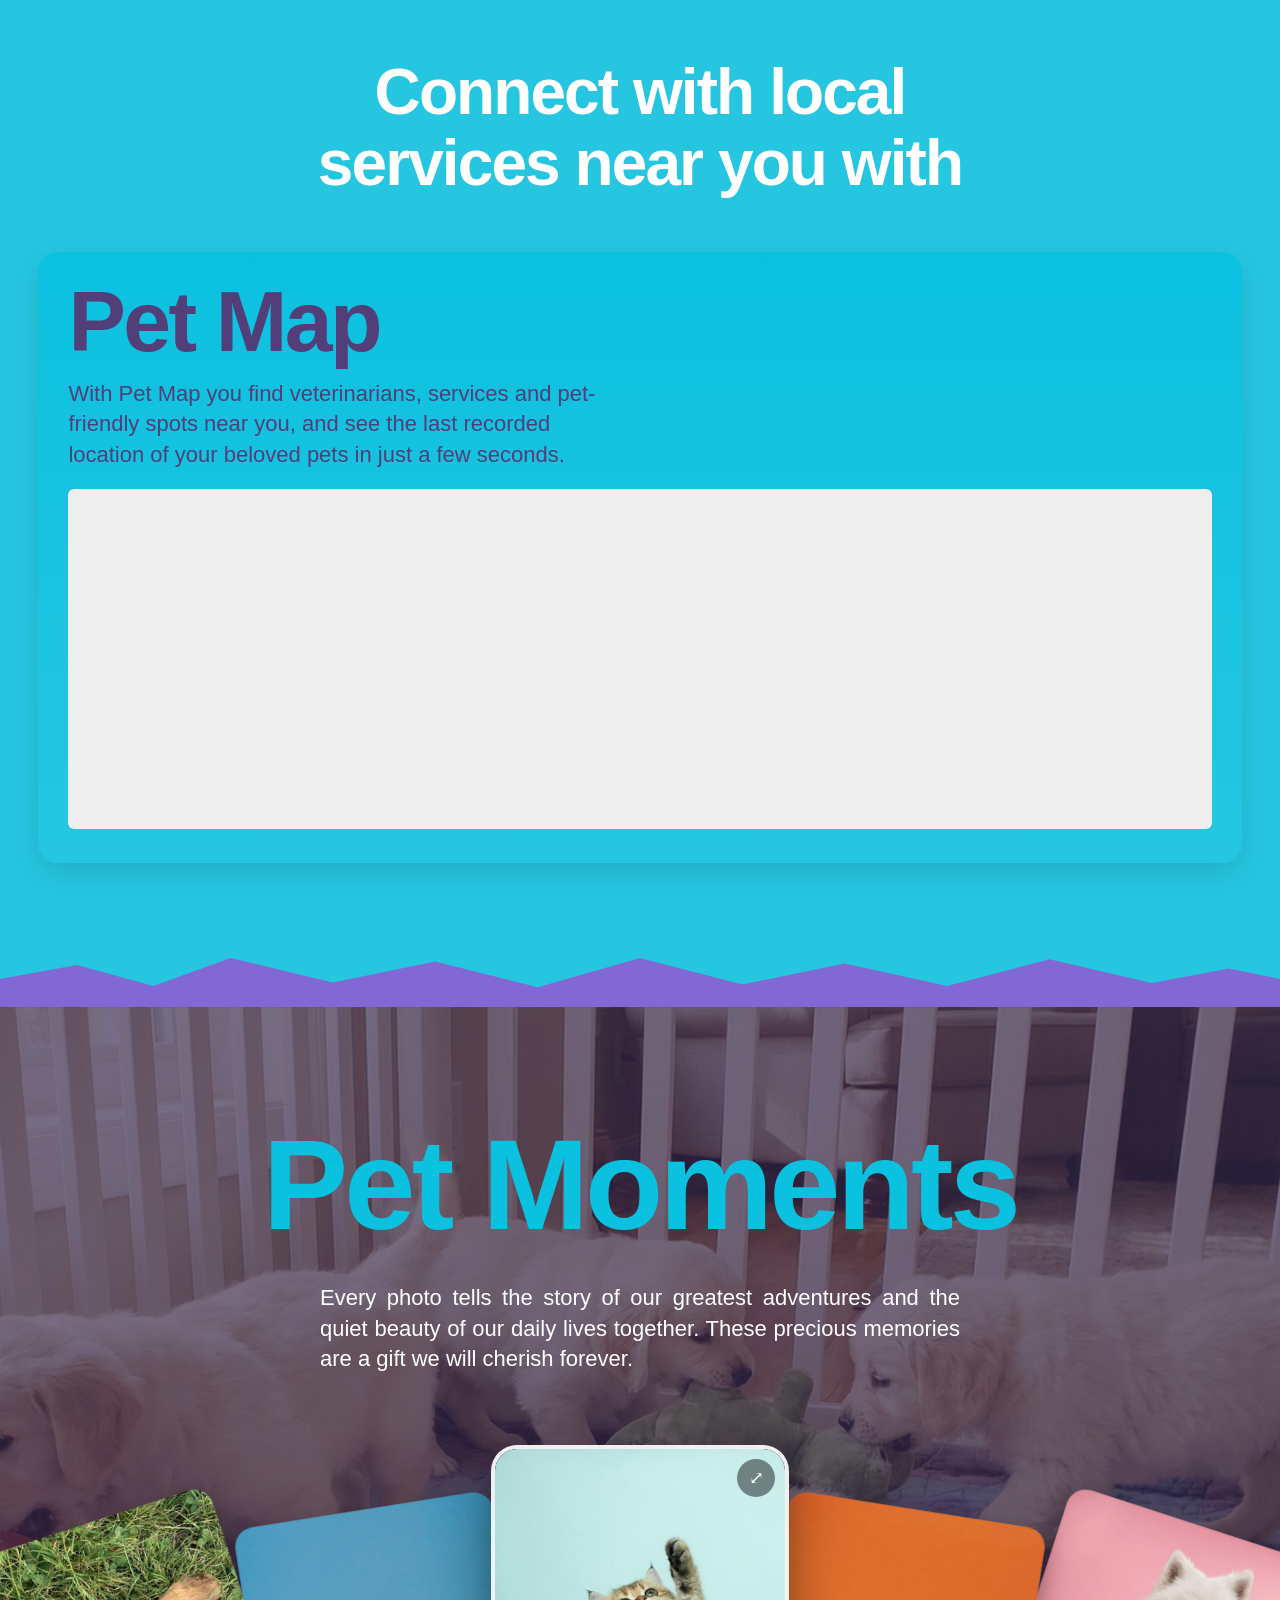
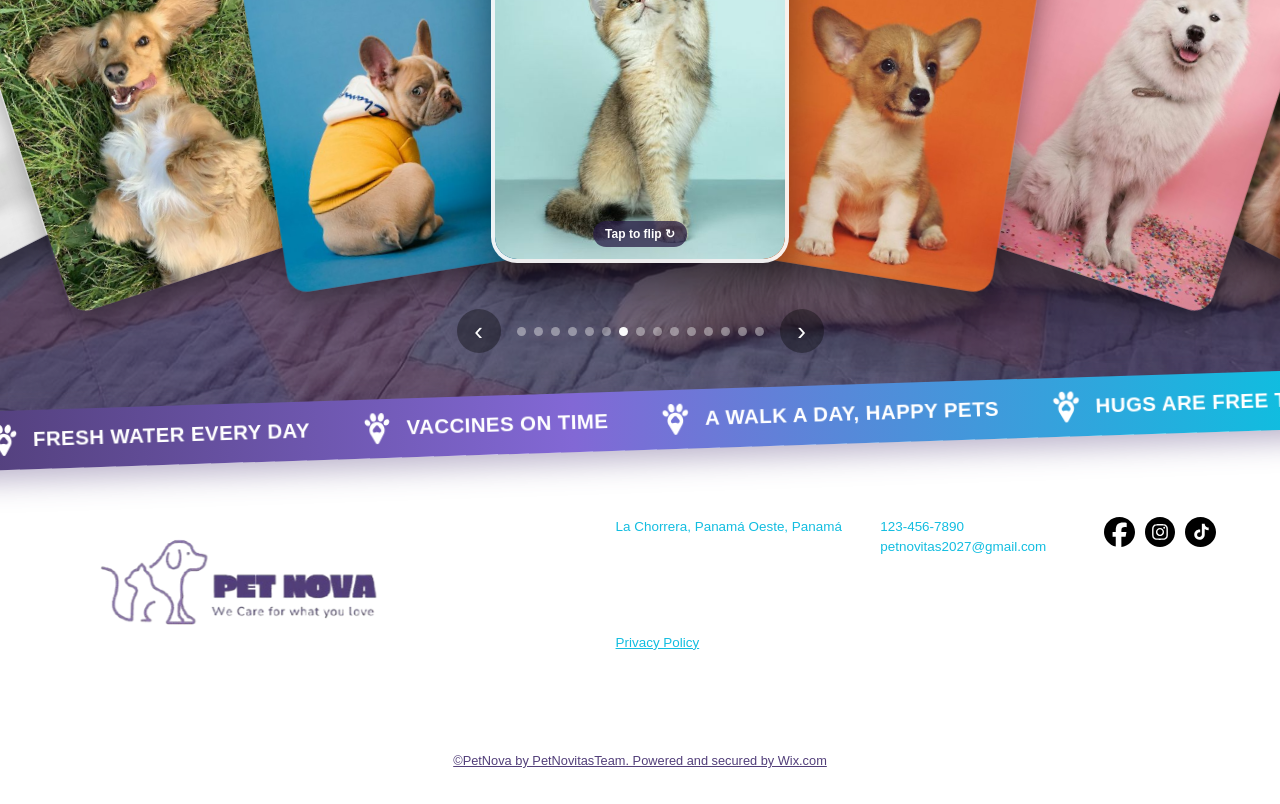
==== commit b090b25e: "Add files via upload" ====
--- a/index.html
+++ b/index.html
@@ -51,7 +51,10 @@
   <section class="hero">
     <div class="hero-title"><img class="paw hero-paw" src="images/icons/paw.svg" alt=""><h1>Pet Nova</h1></div>
     <p>The app that helps you care for your pet's health and safety. Keep their medical history, receive vaccine reminders, activate Paw Alert in emergencies, and find them on the map, all from the convenience of your mobile phone.</p>
-  <a class="scrollcue" href="#raised" aria-label="Scroll down"><span></span></a>
+  <div class="seal" aria-hidden="true"><svg viewBox="0 0 200 200"><defs><path id="sealC" d="M100,100 m-76,0 a76,76 0 1,1 152,0 a76,76 0 1,1 -152,0"/></defs>
+<g class="ring"><text class="en"><textPath href="#sealC" textLength="470" lengthAdjust="spacing">WE CARE FOR WHAT YOU LOVE • PET NOVA • </textPath></text><text class="es"><textPath href="#sealC" textLength="470" lengthAdjust="spacing">CUIDAMOS LO QUE AMAS • PET NOVA • </textPath></text></g>
+<circle cx="100" cy="100" r="46" class="core"/><image href="images/icons/paw.svg" x="72" y="72" width="56" height="56"/></svg></div>
+<a class="scrollcue" href="#raised" aria-label="Scroll down"><span></span></a>
   </section>
   <div class="ribbon" aria-hidden="true"><div class="track"><span><img src="images/icons/paw-pin.svg" alt="">Dogs</span><span><img src="images/icons/paw-pin.svg" alt="">Cats</span><span><img src="images/icons/paw-pin.svg" alt="">Birds</span><span><img src="images/icons/paw-pin.svg" alt="">Rabbits</span><span><img src="images/icons/paw-pin.svg" alt="">Hamsters</span><span><img src="images/icons/paw-pin.svg" alt="">Guinea pigs</span><span><img src="images/icons/paw-pin.svg" alt="">We care for what you love</span><span><img src="images/icons/paw-pin.svg" alt="">Dogs</span><span><img src="images/icons/paw-pin.svg" alt="">Cats</span><span><img src="images/icons/paw-pin.svg" alt="">Birds</span><span><img src="images/icons/paw-pin.svg" alt="">Rabbits</span><span><img src="images/icons/paw-pin.svg" alt="">Hamsters</span><span><img src="images/icons/paw-pin.svg" alt="">Guinea pigs</span><span><img src="images/icons/paw-pin.svg" alt="">We care for what you love</span></div></div>
 
@@ -93,6 +96,7 @@
   </section>
 </main>
 
+<div class="ribbon ribbon-b" aria-hidden="true"><div class="track"><span><img src="images/icons/paw-pin.svg" alt="">Fresh water every day</span><span><img src="images/icons/paw-pin.svg" alt="">Vaccines on time</span><span><img src="images/icons/paw-pin.svg" alt="">A walk a day, happy pets</span><span><img src="images/icons/paw-pin.svg" alt="">Hugs are free treats</span><span><img src="images/icons/paw-pin.svg" alt="">Check ears and paws</span><span><img src="images/icons/paw-pin.svg" alt="">Save your vet's number</span><span><img src="images/icons/paw-pin.svg" alt="">Fresh water every day</span><span><img src="images/icons/paw-pin.svg" alt="">Vaccines on time</span><span><img src="images/icons/paw-pin.svg" alt="">A walk a day, happy pets</span><span><img src="images/icons/paw-pin.svg" alt="">Hugs are free treats</span><span><img src="images/icons/paw-pin.svg" alt="">Check ears and paws</span><span><img src="images/icons/paw-pin.svg" alt="">Save your vet's number</span></div></div>
 <footer class="footer">
   <img class="footer-logo" src="images/logo-footer-hd.png" alt="Pet Nova - We care for what you love">
   <div class="footer-info"><p>La Chorrera, Panamá Oeste, Panamá</p><p>123-456-7890<br>petnovitas2027@gmail.com</p><div class="social"><a href="#" aria-label="Facebook"><img src="images/icons/facebook.svg" alt=""></a><a href="#" aria-label="Instagram"><img src="images/icons/instagram.svg" alt=""></a><a href="#" aria-label="TikTok"><img src="images/icons/tiktok.svg" alt=""></a></div></div>
--- a/css/styles.css
+++ b/css/styles.css
@@ -0,0 +1,639 @@
+:root{
+  --purple-dark:#523F7A;
+  --purple:#8268D5;
+  --cyan:#0BC1E0;
+  --cyan-bg:#26C6E0;
+  --ink:#1a1a1a;
+}
+*{box-sizing:border-box;margin:0;padding:0}
+html{scroll-behavior:smooth}
+body{font-family:'Nunito Sans',sans-serif;color:var(--ink);background:#fff;overflow-x:hidden}
+h1,h2,h3{font-family:'Poppins',sans-serif;font-weight:800;letter-spacing:-.03em;line-height:1.1}
+img{max-width:100%;display:block}
+a{color:inherit}
+
+/* Menú */
+.nav{position:fixed;top:14px;left:14px;right:14px;z-index:50;display:flex;align-items:center;justify-content:space-between;gap:16px;background:#fff;border:1px solid var(--purple);border-radius:40px;padding:8px 22px;box-shadow:0 6px 28px rgba(82,63,122,.35)}
+.nav-logo img{height:34px;width:auto}
+.nav-links{display:flex;gap:26px}
+.nav-links a{display:flex;align-items:center;gap:6px;text-decoration:none;font-size:13px;font-weight:700;color:var(--purple-dark)}
+.nav-links svg{width:20px;height:20px;fill:none;stroke:#000;stroke-width:1.6;stroke-linecap:round;stroke-linejoin:round}
+.nav-login{display:flex;align-items:center;gap:8px;text-decoration:none;font-size:11px;color:var(--purple-dark)}
+.avatar{width:20px;height:20px;border-radius:50%;background:var(--purple-dark)}
+.nav-toggle{display:none;background:none;border:0;font:700 13px 'Nunito Sans',sans-serif;color:var(--purple-dark);cursor:pointer}
+
+/* Portada */
+.hero{position:relative;min-height:100vh;padding:0 4vw 6vh;display:flex;flex-direction:column;justify-content:flex-end;color:#fff;background:linear-gradient(rgba(0,0,0,.28),rgba(0,0,0,.28)),url(../images/hero.jpg) center/cover}
+.hero h1{font-size:clamp(64px,11vw,150px);margin-bottom:5vh}
+.hero p{max-width:520px;font-family:'Poppins',sans-serif;font-size:15px;line-height:1.55;text-align:justify}
+.paw{fill:#5a0a2e;stroke:var(--purple);stroke-width:3}
+.hero-paw{position:absolute;left:14vw;top:34vh;width:84px}
+
+/* Raised with love */
+.raised{position:relative;min-height:90vh;padding:14vh 8vw 8vh;text-align:center;overflow:hidden}
+.raised h2{position:relative;z-index:2;max-width:66vw;margin:0 auto;font-size:clamp(40px,6.3vw,130px);letter-spacing:-.045em;line-height:1.05;color:var(--cyan)}
+.blob{position:absolute;background:var(--cyan)}
+.blob::after{content:"";position:absolute;width:80%;height:80%;background:url(../images/puntos.webp) center/contain no-repeat;transform:rotate(32deg)}
+.blob-left{left:-4vw;top:3vh;width:18vw;height:24vw;border-radius:30% 70% 60% 40%/35% 50% 50% 65%}.blob-left::after{right:-12%;top:-10%}
+.blob-right{right:-3vw;bottom:2vh;width:19vw;height:17vw;border-radius:50% 10% 30% 60%/55% 20% 50% 45%}.blob-right::after{left:22%;top:38%}
+.flor{position:absolute;z-index:3;width:16vw;min-width:110px}
+.flor-top{right:2vw;top:-4vw;transform:rotate(25deg)}
+.flor-bottom{left:5vw;bottom:-6vw}
+.believe{position:relative;z-index:2;width:min(420px,80vw);margin:6vh auto 0;padding:26px 32px;background:var(--purple);color:#fff;border-radius:20px;transform:rotate(3deg);text-align:justify}
+.believe p{font-family:'Poppins',sans-serif;font-size:17px;line-height:1.55}
+.believe-paw{position:absolute;right:-18px;top:-18px;width:44px}
+
+/* Well-being */
+.wellbeing{position:relative;background:var(--purple);padding:3vh 3vw 0;min-height:70vh}
+.wellbeing-card{background:var(--purple-dark);color:#fff;border-radius:24px;padding:28px 36px;box-shadow:0 14px 40px rgba(0,0,0,.25)}
+.wellbeing-card h2{font-family:'Nunito Sans',sans-serif;font-weight:700;letter-spacing:0;font-size:clamp(28px,4vw,46px);max-width:600px;margin-bottom:8px}
+.wellbeing-card p{font-size:13px;font-weight:600}
+.espiral{position:absolute;right:4vw;top:-4vh;width:min(130px,18vw);z-index:2;pointer-events:none}
+
+/* Pet Map */
+.petmap{position:relative;background:var(--cyan-bg);padding:12vh 3vw 16vh;text-align:center;color:#fff}
+.petmap::after{content:"";position:absolute;left:0;right:0;bottom:0;height:70px;background:var(--purple);clip-path:polygon(0 100%,0 60%,6% 40%,12% 70%,18% 30%,26% 65%,34% 35%,42% 72%,50% 30%,58% 68%,66% 38%,74% 70%,82% 32%,90% 66%,96% 45%,100% 60%,100% 100%)}
+.petmap>h2{font-size:clamp(34px,5vw,64px);max-width:700px;margin:0 auto 6vh}
+.petmap-panel{text-align:left;background:linear-gradient(var(--cyan),var(--cyan-bg));border-radius:20px;padding:22px 30px 30px;box-shadow:0 10px 30px rgba(0,0,0,.12)}
+.petmap-panel h3{font-size:clamp(48px,7vw,86px);color:var(--purple-dark)}
+.petmap-panel p{max-width:560px;margin:10px 0 18px;font-family:'Poppins',sans-serif;font-size:clamp(17px,2vw,22px);line-height:1.4;color:var(--purple-dark)}
+.petmap-panel iframe{width:100%;height:340px;border:0;border-radius:6px;background:#eee}
+
+/* Pet Moments */
+.moments{position:relative;padding:12vh 4vw 8vh;text-align:center;color:#fff;background:linear-gradient(rgba(82,63,122,.45),rgba(82,63,122,.45)),url(../images/pet-moments-bg.jpg) center/cover}
+.moments h2{font-size:clamp(56px,10vw,130px);color:var(--cyan);margin-bottom:3vh}
+.moments>p{max-width:640px;margin:0 auto;font-family:'Poppins',sans-serif;font-size:clamp(17px,2vw,22px);line-height:1.4;text-align:justify}
+
+/* Celular */
+@media (max-width:760px){
+  .nav-toggle{display:block}
+  .nav-links{display:none;position:absolute;top:56px;left:0;right:0;flex-direction:column;gap:14px;background:#fff;border:1px solid var(--purple);border-radius:20px;padding:20px}
+  .nav.open .nav-links{display:flex}
+  .nav-logo img{height:28px}
+  .hero-paw{left:12vw;top:24vh;width:60px}
+  .blob-left{width:40vw}.blob-right{width:42vw}
+  
+}
+@media (prefers-reduced-motion:reduce){html{scroll-behavior:auto}}
+/* Galería de bienestar (acordeón) */
+.wb-gallery{display:flex;gap:14px;height:min(62vh,420px);margin:5vh 0 10vh}
+.wb-gallery figure{position:relative;flex:1;border-radius:22px;overflow:hidden;border:1px solid rgba(255,255,255,.3);cursor:pointer;transition:flex .6s cubic-bezier(.32,.72,0,1)}
+.wb-gallery figure.on{flex:5}
+.wb-gallery figure::after{content:"";position:absolute;inset:0;background:rgba(82,63,122,.35);transition:opacity .4s}
+.wb-gallery figure.on::after{opacity:0}
+.wb-gallery img{width:100%;height:100%;object-fit:cover}
+/* Carrusel de Pet Moments */
+.coverflow{position:relative;height:470px;margin:6vh auto 0;max-width:1100px}
+.coverflow figure{position:absolute;left:50%;top:20px;width:290px;height:410px;margin-left:-145px;border-radius:22px;overflow:hidden;box-shadow:0 14px 30px rgba(0,0,0,.35);transition:transform .6s cubic-bezier(.32,.72,0,1),opacity .4s;cursor:pointer}
+.coverflow img{width:100%;height:100%;object-fit:cover}
+.cf-ctrl{display:flex;align-items:center;justify-content:center;gap:16px;margin-top:10px}
+.cf-ctrl button{width:44px;height:44px;border-radius:50%;border:0;background:rgba(0,0,0,.35);color:#fff;font-size:26px;cursor:pointer}
+#cfDots{display:flex;gap:8px}
+#cfDots i{width:9px;height:9px;border-radius:50%;background:rgba(255,255,255,.4);cursor:pointer}
+#cfDots i.on{background:#fff}
+@media (max-width:760px){.wb-gallery{height:300px}.coverflow figure{width:200px;height:290px;margin-left:-100px}.coverflow{height:350px}}
+@media (prefers-reduced-motion:reduce){.coverflow figure,.wb-gallery figure{transition:none}}
+
+/* Menú más grande, como el original */
+.nav{padding:10px 26px}
+.nav-logo img{height:clamp(34px,3.2vw,60px)}
+.nav-links{gap:clamp(16px,2vw,40px)}
+.nav-links a{font-size:clamp(13px,1.15vw,22px)}
+.nav-links svg{width:clamp(20px,1.7vw,32px);height:clamp(20px,1.7vw,32px)}
+.nav-login{font-size:clamp(11px,1vw,19px)}
+.avatar{width:clamp(20px,2.2vw,42px);height:clamp(20px,2.2vw,42px)}
+
+/* Pie de página */
+.footer{display:grid;grid-template-columns:1fr 1.2fr;gap:3vw 4vw;align-items:center;padding:9vh 5vw 4vh;background:#fff;color:#12BDE0;font-size:clamp(13px,1.05vw,20px)}
+.footer-logo{grid-row:1/3;width:min(34vw,420px)}
+.footer-info{display:flex;gap:3vw;align-items:flex-start}
+.footer-info p{line-height:1.5}
+.social{display:flex;gap:10px;margin-left:auto}
+.social a{width:clamp(26px,2.3vw,44px);height:clamp(26px,2.3vw,44px);border-radius:50%;background:#000;display:grid;place-items:center}
+.social svg{width:62%;height:62%;fill:#fff}.social svg.st{fill:none;stroke:#fff;stroke-width:2}
+.footer-privacy{color:#12BDE0;text-decoration:underline}
+.copy{grid-column:1/3;text-align:center;font-size:clamp(12px,1vw,19px);color:#523F7A;margin-top:5vh}
+
+/* ===== Páginas interiores ===== */
+.inner{padding-top:0}
+h2.big,.f-road h2,.f-med h2,.f-paw h2,.f-cal h2,.f-moments h2{font-size:clamp(44px,7vw,130px)}
+/* About */
+.ab-hero{position:relative;min-height:100vh;display:flex;align-items:flex-end;background:url(../images/about-familia.jpg) center top/cover}
+.ab-blur{width:100%;display:grid;grid-template-columns:1.1fr 1fr;gap:4vw;align-items:center;padding:12vh 3vw 8vh;background:linear-gradient(transparent,rgba(30,40,10,.35) 25%);backdrop-filter:blur(16px);-webkit-backdrop-filter:blur(16px);-webkit-mask-image:linear-gradient(transparent,#000 22%);mask-image:linear-gradient(transparent,#000 22%)}
+.ab-blur h1{font-size:clamp(46px,7.2vw,140px);color:var(--cyan);letter-spacing:-.04em;line-height:1.02}
+.ab-blur p{color:#fff;font-weight:700;font-size:clamp(20px,2.2vw,42px);line-height:1.3;text-align:justify}
+.ab-banner{padding:5vh 2.5vw}.ab-banner img{width:100%;height:26vw;object-fit:cover;border-radius:40px}
+.ab-purple{background:var(--purple-dark);color:#fff;padding:10vh 3vw 6vh}
+.ab-purple h2{font-family:'Nunito Sans',sans-serif;font-size:clamp(38px,5.8vw,110px);color:var(--cyan);letter-spacing:-.02em;line-height:1.05;max-width:90vw}
+.ab-row{display:grid;grid-template-columns:1.1fr 1fr;gap:4vw;align-items:center;margin-top:8vh}
+.ab-row p{font-size:clamp(19px,2.2vw,40px);line-height:1.3;max-width:760px}
+.ab-row img{width:min(100%,560px);justify-self:end}
+.ab-team{background:var(--purple-dark);text-align:center;padding:0 0 6vh}
+.ab-team h2{font-family:'Nunito Sans',sans-serif;color:var(--cyan);font-size:clamp(26px,3vw,48px);margin-bottom:2vh}
+.ab-team iframe{width:100%;height:min(80vh,680px);border:0;background:transparent}
+/* Functions */
+.f-hero{display:grid;grid-template-columns:1.2fr 1fr;gap:3vw;align-items:center;min-height:100vh;padding:14vh 3vw 6vh}
+.f-hero h1{font-size:clamp(46px,6.5vw,124px);letter-spacing:-.04em;line-height:1.02;color:var(--purple-dark);margin-bottom:5vh}
+.f-hero p{font-size:clamp(19px,2.1vw,40px);line-height:1.35;max-width:36ch;margin-bottom:5vh}
+.btn{display:inline-block;background:var(--cyan);color:#fff;border:0;border-radius:30px;padding:14px 34px;font:700 16px 'Nunito Sans',sans-serif;text-decoration:none;cursor:pointer;box-shadow:0 8px 18px rgba(11,193,224,.35)}
+.blobdog{position:relative;display:grid;place-items:end center;min-height:70vh}
+.blobdog i{position:absolute;inset:6% 4% 0 2%;background:var(--purple);border-radius:45% 55% 40% 60%/60% 45% 55% 40%}
+.blobdog img{position:relative;height:84%;max-height:78vh;object-fit:contain}
+.f-road{position:relative;background:var(--cyan);color:var(--purple-dark);padding:10vh 3vw 8vh;min-height:110vh;overflow:hidden}
+.f-road h2{color:var(--purple-dark);max-width:60vw}
+.f-road>p{max-width:34ch;font-weight:700;font-size:clamp(19px,2vw,36px);line-height:1.4;margin-top:12vh}
+.f-road .phone{position:absolute;right:-6vw;bottom:-4vh;width:62vw;max-width:1100px}
+.f-road>.pin{position:absolute;right:12vw;top:14vh;width:11vw;min-width:90px}
+.bubble{position:absolute;display:flex;align-items:center;gap:10px;background:#fff;border-radius:40px;padding:16px 28px 16px 14px;font-size:clamp(14px,1.3vw,24px);max-width:18vw;line-height:1.25;color:var(--purple-dark)}
+.mini{width:26px;flex:none}
+.b1{left:56vw;top:36vh}.b2{left:42vw;bottom:14vh}.b3{right:2vw;bottom:5vh}
+.f-med{position:relative;background:var(--purple);display:grid;grid-template-columns:1fr 1fr;gap:3vw;align-items:center;min-height:100vh;padding:8vh 3vw;overflow:hidden}
+.clips{position:relative;width:min(34vw,560px);aspect-ratio:421/608;margin:0 auto}
+.clips img{position:absolute;width:100%}
+.clips img:nth-child(1){transform:rotate(7deg) translate(-6%,3%)}.clips img:nth-child(2){transform:rotate(-4deg) translate(-4%,2%)}.clips img:nth-child(3){transform:rotate(-9deg)}
+.paper{position:absolute;inset:23% 14% 10% 16%;transform:rotate(-9deg);color:var(--purple-dark)}
+.paper b{display:block;font-size:clamp(14px,1.5vw,28px);font-weight:700;margin-bottom:4vh}
+.paper ul{list-style:none;display:flex;flex-direction:column;gap:3vh}.paper li{display:flex;align-items:center;gap:18px;font-size:clamp(14px,1.4vw,26px)}.paper em{font-style:normal;font-size:1.5em}
+.f-med h2{color:#fff;text-align:right}
+.f-med .txt p{margin-top:5vh;font-weight:700;font-size:clamp(18px,1.9vw,34px);line-height:1.35;color:var(--purple-dark);text-align:justify}
+.peek{position:absolute;right:6vw;bottom:-8vh;width:min(26vw,420px)}
+.f-paw{display:grid;grid-template-columns:1fr 1.2fr;gap:3vw;align-items:center;min-height:100vh;padding:8vh 3vw}
+.f-paw h2{color:var(--purple-dark)}.f-paw .txt p{margin-top:12vh;font-weight:700;font-size:clamp(18px,1.9vw,34px);line-height:1.35;color:var(--purple-dark);max-width:30ch}
+.stage{position:relative;min-height:80vh}
+.stage .blob{position:absolute;right:0;top:6%;width:62%;height:84%;background:var(--cyan);border-radius:45% 55% 50% 50%/55% 45% 55% 45%}
+.stage .blob::after{display:none}
+.app{position:absolute;right:2%;top:0;width:44%;transform:rotate(10deg)}
+.bell{position:absolute;left:4%;top:4%;width:12vw;height:12vw;max-width:210px;max-height:210px;background:var(--cyan);border-radius:30px;display:grid;place-items:center;box-shadow:0 12px 24px rgba(0,0,0,.15)}.bell svg{width:50%}
+.alertbox{position:absolute;left:0;bottom:12%;display:flex;gap:12px;align-items:center;background:var(--cyan);color:var(--purple-dark);border-radius:36px;padding:20px 26px;font-size:clamp(14px,1.3vw,24px);max-width:22vw;line-height:1.3}.alertbox svg{width:44px;flex:none}
+.arr{position:absolute;width:11vw;opacity:.9}.a1{left:12%;top:36%;transform:rotate(80deg)}.a2{left:22%;bottom:2%}
+.f-cal{background:var(--cyan);padding:8vh 3vw;text-align:center}.f-cal h2{color:var(--purple-dark)}
+.f-cal .row{display:grid;grid-template-columns:1fr 1.2fr;gap:3vw;align-items:center;text-align:left;margin-top:4vh}
+.cal{position:relative;width:min(32vw,520px);margin:0 auto}.cal>img{width:100%}
+.tag{position:absolute;display:flex;gap:10px;align-items:center;background:var(--purple);color:#fff;border-radius:30px;padding:10px 22px 10px 14px;font-size:clamp(13px,1.2vw,22px)}
+.tag b{display:flex;flex-direction:column;font-weight:700}.tag small{font-weight:400;font-size:.75em}
+.t1{left:-10%;top:2%}.t2{right:-18%;top:34%}.t3{left:-6%;bottom:2%}
+.f-cal .txt p{font-weight:700;font-size:clamp(18px,1.9vw,34px);line-height:1.35;color:var(--purple-dark);text-align:justify}.f-cal .txt img{width:min(100%,640px);margin:2vh 0 0 auto}
+.f-moments{background:#fff;padding:8vh 2vw;text-align:center;color:var(--purple-dark)}.f-moments h2{color:var(--purple-dark)}
+.f-moments>p{max-width:1000px;margin:3vh auto 6vh;font-weight:700;font-size:clamp(17px,1.7vw,30px);line-height:1.4}
+.photos{display:grid;grid-template-columns:repeat(4,1fr);gap:12px}.photos img{width:100%;aspect-ratio:3/4;object-fit:cover}
+.f-close{position:relative;background:var(--purple-dark);display:grid;grid-template-columns:1.2fr 1fr;grid-template-areas:"p pets" "h pets" "s pets";gap:2vh 3vw;align-items:center;padding:8vh 3vw 8vh}
+.f-close>p{grid-area:p;color:#fff;font-weight:700;font-size:clamp(20px,2.2vw,40px);line-height:1.35;text-align:justify;max-width:760px}
+.pets{grid-area:pets;display:flex;align-items:flex-end;gap:2vw}.pets img:first-child{width:52%}.pets img:last-child{width:30%}
+.f-close h2{grid-area:h;font-size:clamp(60px,9vw,170px);color:var(--cyan);margin-top:6vh}
+.f-close h3{grid-area:s;font-family:'Nunito Sans',sans-serif;color:var(--purple);font-size:clamp(24px,3vw,56px)}
+/* Contact */
+.c-sec{background:var(--purple-dark);display:grid;grid-template-columns:1fr 1fr;gap:4vw;align-items:center;min-height:100vh;padding:18vh 3vw 8vh;color:#fff}
+.c-left h1{font-size:clamp(48px,7vw,130px);letter-spacing:-.04em;line-height:1.02;margin-bottom:5vh}
+.c-left>p{font-size:clamp(19px,2vw,36px);line-height:1.35;max-width:26ch}
+.c-data{margin-top:12vh}.c-data h4{color:var(--cyan);font:700 clamp(22px,2vw,34px) 'Nunito Sans',sans-serif;margin-top:5vh}.c-data p{font-size:clamp(18px,1.7vw,28px)}
+.c-card{background:#fff;border-radius:34px;padding:34px 28px;display:flex;flex-direction:column;gap:18px;color:var(--purple-dark)}
+.c-card h3{font:400 20px 'Nunito Sans',sans-serif;margin-bottom:6px}
+.two{display:grid;grid-template-columns:1fr 1fr;gap:20px}
+.c-card label{display:flex;flex-direction:column;gap:8px;font-size:15px}
+.c-card input,.c-card textarea{border:1px solid var(--purple-dark);border-radius:30px;padding:11px 18px;font:16px 'Nunito Sans',sans-serif;outline:none}
+.c-card textarea{border-radius:24px;resize:vertical}
+.c-card button{background:var(--purple-dark);color:#fff;border:0;border-radius:30px;padding:14px;font:700 16px 'Nunito Sans',sans-serif;cursor:pointer}
+.ok{color:#0a7a3d;font-weight:700}
+/* Privacy */
+.p-sec{padding:11vh 4vw 8vh;max-width:1250px;color:var(--purple-dark)}
+.p-sec h1,.p-sec h2{font-family:'Nunito Sans',sans-serif;font-weight:600;letter-spacing:0}
+.p-sec h1{font-size:clamp(46px,6vw,104px);margin-bottom:6vh}
+.p-sec h2{font-size:clamp(28px,3vw,52px);margin:7vh 0 3vh}
+.p-sec p{font-size:clamp(17px,1.5vw,26px);line-height:1.45;font-weight:400}
+@media (max-width:760px){
+  .ab-blur,.ab-row,.f-hero,.f-med,.f-paw,.f-cal .row,.c-sec,.f-close,.footer{grid-template-columns:1fr}
+  .f-close{grid-template-areas:"p" "pets" "h" "s"}
+  .footer-logo,.footer-info,.copy{grid-column:1;grid-row:auto}.footer-info{flex-direction:column}.social{margin-left:0}
+  .f-road{min-height:auto;padding-bottom:70vw}.f-road .phone{width:110vw;right:-20vw}.bubble{max-width:60vw;position:static;margin-top:14px}
+  .f-med h2{text-align:left}.photos{grid-template-columns:1fr 1fr}.two{grid-template-columns:1fr}
+  .stage{min-height:120vw}.alertbox{max-width:60vw}.t2{right:-4%}
+}
+
+/* ===== Íconos originales ===== */
+.ic{display:inline-block;background-repeat:no-repeat;background-position:center;background-size:contain}
+.mini{width:30px;height:34px;flex:none}
+.f-road>.pin{aspect-ratio:1;height:auto}
+.bell .ic{width:56%;aspect-ratio:1}
+.alertbox .ic{width:46px;height:46px;flex:none}
+.nav-links a img{width:clamp(20px,1.7vw,32px);height:clamp(20px,1.7vw,32px)}
+.nav-links a{padding:6px 12px;border-radius:30px;transition:background .25s,transform .25s}
+.nav-links a:hover{background:rgba(130,104,213,.14);transform:translateY(-2px)}
+.nav-links a.on{background:rgba(130,104,213,.2)}
+.paper em img{width:clamp(30px,3vw,56px);height:auto}.paper em{display:grid;place-items:center;width:clamp(34px,3.4vw,60px)}
+.tag img{width:clamp(24px,2.2vw,40px);height:auto;flex:none}
+.social a{background:none;width:clamp(28px,2.4vw,46px);height:clamp(28px,2.4vw,46px);transition:transform .25s}
+.social img{width:100%;height:100%}.social a:hover{transform:translateY(-3px) scale(1.1)}
+.paw{width:70px;height:auto;filter:none}.hero-paw{width:clamp(50px,5vw,96px)}.believe-paw{width:50px}
+/* Formas originales */
+.blob{background:none}
+.blob::before{content:"";position:absolute;inset:0;background:url(../images/icons/blob-3.svg) center/100% 100% no-repeat}
+.blob-left,.blob-right{border-radius:0}
+.blob-left{width:18vw;height:24vw}.blob-right{width:19vw;height:20vw}
+.blobdog i{background:url(../images/icons/blob-1.svg) center/100% 100% no-repeat;border-radius:0}
+.stage .blob{border-radius:0;background:none}.stage .blob::before{background:url(../images/icons/blob-2.svg) center/100% 100% no-repeat}
+
+/* ===== Vida: animaciones ===== */
+.progress{position:fixed;top:0;left:0;height:4px;width:0;background:linear-gradient(90deg,var(--purple),var(--cyan));z-index:100}
+.nav{transition:padding .3s,box-shadow .3s,top .3s}
+.nav.scrolled{top:6px;padding:5px 22px;box-shadow:0 8px 34px rgba(82,63,122,.5)}
+body{animation:pageIn .7s ease both}
+@keyframes pageIn{from{opacity:0}to{opacity:1}}
+/* Aparecer al hacer scroll */
+.rv{opacity:0;transform:translateY(46px);transition:opacity .8s ease,transform .8s cubic-bezier(.2,.8,.2,1);transition-delay:var(--d,0s)}
+.rv.l{transform:translateX(-70px)}.rv.r{transform:translateX(70px)}.rv.z{transform:scale(.85)}
+.rv.in{opacity:1;transform:none}
+/* Portada */
+.hero{background-size:112%;animation:kenburns 22s ease-in-out infinite alternate}
+@keyframes kenburns{from{background-size:108%;background-position:50% 50%}to{background-size:122%;background-position:46% 54%}}
+.hero h1{animation:riseIn 1s .2s cubic-bezier(.2,.8,.2,1) both}
+.hero p{animation:riseIn 1s .5s cubic-bezier(.2,.8,.2,1) both}
+@keyframes riseIn{from{opacity:0;transform:translateY(50px)}to{opacity:1;transform:none}}
+.hero-paw{animation:wiggle 3.5s ease-in-out infinite}
+.believe-paw{animation:wiggle 3s ease-in-out infinite}
+@keyframes wiggle{0%,100%{transform:rotate(-8deg) scale(1)}50%{transform:rotate(10deg) scale(1.1)}}
+/* Elementos que flotan */
+.flor-top{animation:spinFloat 14s linear infinite}
+.flor-bottom{animation:spinFloat 18s linear infinite reverse}
+@keyframes spinFloat{from{transform:rotate(25deg) translateY(0)}50%{transform:rotate(205deg) translateY(-14px)}to{transform:rotate(385deg) translateY(0)}}
+.espiral{animation:floaty 5s ease-in-out infinite}
+@keyframes floaty{0%,100%{transform:translateY(0) rotate(0)}50%{transform:translateY(-16px) rotate(6deg)}}
+.blob{animation:blobMove 9s ease-in-out infinite alternate}
+@keyframes blobMove{from{transform:rotate(0) scale(1)}to{transform:rotate(6deg) scale(1.06)}}
+.believe{animation:sway 6s ease-in-out infinite}
+@keyframes sway{0%,100%{transform:rotate(3deg)}50%{transform:rotate(1deg) translateY(-8px)}}
+.petmap-panel iframe{transition:box-shadow .4s}.petmap-panel:hover iframe{box-shadow:0 14px 40px rgba(0,0,0,.25)}
+/* Functions */
+.blobdog i{animation:blobMove 8s ease-in-out infinite alternate}
+.blobdog img{animation:floaty 6s ease-in-out infinite}
+.btn{transition:transform .25s,box-shadow .25s,background .25s}
+.btn:hover{transform:translateY(-4px) scale(1.04);box-shadow:0 14px 28px rgba(11,193,224,.5)}
+.f-road>.pin{animation:pinBounce 2.4s ease-in-out infinite;transform-origin:50% 100%}
+@keyframes pinBounce{0%,100%{transform:translateY(0)}40%{transform:translateY(-22px)}60%{transform:translateY(0) scaleY(.94)}}
+.bubble{animation:floaty 5s ease-in-out infinite;transition:box-shadow .3s}.b2{animation-delay:-1.5s}.b3{animation-delay:-3s}
+.bubble:hover{box-shadow:0 12px 30px rgba(0,0,0,.2)}
+.phone{animation:floaty 7s ease-in-out infinite}
+.bell{animation:ring 3s ease-in-out infinite;transform-origin:50% 12%}
+@keyframes ring{0%,60%,100%{transform:rotate(0)}65%{transform:rotate(14deg)}70%{transform:rotate(-12deg)}75%{transform:rotate(9deg)}80%{transform:rotate(-6deg)}85%{transform:rotate(0)}}
+.arr{animation:dashFade 2.6s ease-in-out infinite}.a2{animation-delay:-1.3s}
+@keyframes dashFade{0%,100%{opacity:.35}50%{opacity:1}}
+.alertbox{animation:pulse 2.6s ease-in-out infinite}
+@keyframes pulse{0%,100%{transform:scale(1);box-shadow:0 0 0 0 rgba(82,63,122,.35)}50%{transform:scale(1.04);box-shadow:0 0 0 16px rgba(82,63,122,0)}}
+.app{animation:appFloat 6s ease-in-out infinite}
+@keyframes appFloat{0%,100%{transform:rotate(10deg) translateY(0)}50%{transform:rotate(7deg) translateY(-18px)}}
+.tag{animation:floaty 5s ease-in-out infinite;transition:transform .3s}.t2{animation-delay:-1.6s}.t3{animation-delay:-3.2s}
+.peek{animation:peekUp 4s ease-in-out infinite}
+@keyframes peekUp{0%,100%{transform:translateY(0)}50%{transform:translateY(-22px)}}
+.photos img{transition:transform .5s,box-shadow .5s}.photos img:hover{transform:scale(1.05) rotate(-1.5deg);box-shadow:0 16px 36px rgba(0,0,0,.3);position:relative;z-index:2}
+.pets img{animation:floaty 6s ease-in-out infinite}.pets img:last-child{animation-delay:-2s}
+.paper li{transition:transform .3s}.paper li:hover{transform:translateX(12px)}
+.clips{transition:transform .5s}.clips:hover{transform:rotate(-3deg) scale(1.03)}
+/* About, Contact y otros */
+.ab-banner img{transition:transform 1.2s}.ab-banner:hover img{transform:scale(1.03)}
+.ab-row img{animation:floaty 6s ease-in-out infinite}
+.c-card{transition:box-shadow .4s,transform .4s}.c-card:focus-within{box-shadow:0 20px 60px rgba(0,0,0,.35);transform:translateY(-4px)}
+.c-card input,.c-card textarea{transition:border-color .25s,box-shadow .25s}
+.c-card input:focus,.c-card textarea:focus{border-color:var(--cyan);box-shadow:0 0 0 4px rgba(11,193,224,.25)}
+.c-card button{transition:transform .25s,background .25s}.c-card button:hover{background:var(--purple);transform:translateY(-3px)}
+.footer-logo{transition:transform .4s}.footer-logo:hover{transform:scale(1.05) rotate(-2deg)}
+.footer a:hover{opacity:.7}
+.wb-gallery figure:hover{box-shadow:0 14px 34px rgba(0,0,0,.35)}
+.coverflow figure:hover{box-shadow:0 20px 44px rgba(0,0,0,.5)}
+.cf-ctrl button{transition:background .25s,transform .25s}.cf-ctrl button:hover{background:rgba(255,255,255,.35);transform:scale(1.12)}
+a:focus-visible,button:focus-visible{outline:3px solid var(--cyan);outline-offset:3px}
+/* Menú celular con ícono */
+.nav-toggle{font-size:0;width:34px;height:34px;position:relative}
+.nav-toggle::before{content:"";position:absolute;left:5px;right:5px;top:9px;height:3px;border-radius:2px;background:var(--purple-dark);box-shadow:0 8px 0 var(--purple-dark),0 16px 0 var(--purple-dark)}
+@media (prefers-reduced-motion:reduce){*,*::before,*::after{animation:none!important;transition:none!important}.rv{opacity:1;transform:none}}
+
+/* Extras */
+.skip{position:absolute;left:-999px;top:8px;z-index:120;background:#fff;color:var(--purple-dark);padding:8px 14px;border-radius:8px}.skip:focus{left:8px}
+.totop{position:fixed;right:18px;bottom:18px;z-index:60;width:46px;height:46px;border:0;border-radius:50%;background:linear-gradient(135deg,var(--purple),var(--cyan));color:#fff;font-size:22px;cursor:pointer;box-shadow:0 8px 20px rgba(82,63,122,.4);opacity:0;pointer-events:none;transform:translateY(14px);transition:opacity .3s,transform .3s}
+.totop.show{opacity:1;pointer-events:auto;transform:none}
+.paper em img{height:clamp(34px,3.1vw,58px);width:auto;max-width:100%}
+.paper ul{gap:2.4vh}
+
+/* Correcciones de colocación */
+html,body{overflow-x:clip}
+.moments{overflow:hidden}
+.c-card,.c-card label,.two>label{min-width:0}
+.c-card input,.c-card textarea{width:100%;min-width:0}
+@media (max-width:900px){
+  .c-sec{grid-template-columns:1fr;padding-top:16vh}
+  .c-left>p{max-width:none}.c-data{margin-top:6vh}
+  .espiral{width:84px;top:-34px;right:3vw}
+}
+@media (max-width:760px){
+  .clips{width:min(86vw,420px)}
+  .peek{width:46vw;right:2vw}
+  .f-med{gap:6vh}
+  .f-road>.pin{right:8vw;top:10vh;width:22vw}
+  .f-road h2{max-width:100%}
+  .nav-links a.on{background:rgba(130,104,213,.2)}
+}
+@media (max-width:760px){
+  .f-road>.pin{top:auto;bottom:64vw;right:10vw;width:18vw}
+  .cal{width:min(78vw,380px)}
+  .t1{left:-4%}.t2{right:-6%}.t3{left:-2%}
+  .f-cal .txt img{width:100%;margin:3vh 0 0}
+  .f-cal h2{margin-bottom:2vh}
+}
+
+/* Portada: la foto siempre cubre todo (no se repite en celular) */
+.hero{background:none!important;animation:none!important;position:relative;overflow:hidden;isolation:isolate}
+.hero::before{content:"";position:absolute;inset:0;z-index:-1;background:linear-gradient(rgba(0,0,0,.28),rgba(0,0,0,.28)),url(../images/hero.jpg) center/cover no-repeat;transform:scale(1.06);animation:heroZoom 22s ease-in-out infinite alternate}
+@keyframes heroZoom{from{transform:scale(1.06) translate(0,0)}to{transform:scale(1.18) translate(-1.5%,1.5%)}}
+@media (prefers-reduced-motion:reduce){.hero::before{animation:none}}
+@media (max-width:760px){.espiral{width:60px;top:-46px;right:2vw}}
+
+/* Últimos ajustes de colocación */
+.f-road h2{max-width:52vw}
+.peek{bottom:-14vh;width:min(24vw,380px)}
+@media (max-width:760px){
+  .f-road h2{max-width:100%}
+  .peek{bottom:-12vw;width:44vw}
+  .f-cal .txt{margin-top:7vh}
+  .cal{margin-bottom:4vh}
+}
+
+/* ===== Animales quietos (solo las fotos y recortes de mascotas) ===== */
+.blobdog img,.ab-row img,.peek,.pets img,.f-cal .txt img,.photos img,.cal>img{animation:none!important}
+.pets img:hover,.photos img:hover{transform:none!important}
+.hero::before{animation:none!important;transform:scale(1.02)!important}
+
+/* ===== Privacy con vida ===== */
+.pv-hero{position:relative;overflow:hidden;background:linear-gradient(135deg,var(--purple-dark),#6a52a3 60%,var(--purple));color:#fff;text-align:center;padding:19vh 6vw 11vh}
+.pv-hero-in{position:relative;z-index:2}
+.pv-shield{display:inline-grid;place-items:center;width:clamp(70px,7vw,110px);height:clamp(70px,7vw,110px);border-radius:50%;background:rgba(255,255,255,.14);border:2px solid rgba(255,255,255,.35);margin-bottom:3vh}
+.pv-shield img{width:52%;filter:brightness(0) invert(1)}
+.pv-hero h1{font-size:clamp(44px,7vw,120px);letter-spacing:-.04em;line-height:1.02}
+.pv-hero p{max-width:36ch;margin:2vh auto 0;font-size:clamp(17px,1.8vw,28px);line-height:1.4;opacity:.95}
+.pv-flor{position:absolute;width:13vw;min-width:90px;z-index:1;opacity:.95}
+.pv-f1{right:5vw;top:10vh;transform:rotate(18deg)}.pv-f2{left:3vw;bottom:-4vw;width:10vw}
+.pv-blob{position:absolute;right:-3vw;bottom:-6vw;width:22vw;height:20vw;background:url(../images/icons/blob-3.svg) center/100% 100% no-repeat;opacity:.9}
+.pv-dots{position:absolute;left:3vw;top:9vh;width:16vw;height:8vw;background:url(../images/puntos.webp) center/contain no-repeat;transform:rotate(-12deg);opacity:.8}
+.pv-wrap{display:grid;grid-template-columns:minmax(220px,300px) 1fr;gap:4vw;max-width:1300px;margin:0 auto;padding:7vh 4vw 10vh;align-items:start}
+.pv-toc{position:sticky;top:110px;display:flex;flex-direction:column;gap:8px;background:#f4f0fb;border-radius:22px;padding:22px}
+.pv-toc b{font:800 13px 'Nunito Sans',sans-serif;text-transform:uppercase;letter-spacing:.1em;color:var(--purple);margin-bottom:6px}
+.pv-toc a{display:flex;align-items:center;gap:12px;text-decoration:none;color:var(--purple-dark);font-weight:700;font-size:15px;line-height:1.25;padding:10px 12px;border-radius:14px;transition:background .25s,color .25s,transform .25s}
+.pv-toc a span{flex:none;display:grid;place-items:center;width:28px;height:28px;border-radius:50%;background:#fff;color:var(--purple);font-size:13px}
+.pv-toc a:hover{background:#fff;transform:translateX(4px)}
+.pv-toc a.on{background:linear-gradient(90deg,var(--purple),var(--cyan));color:#fff}.pv-toc a.on span{background:rgba(255,255,255,.25);color:#fff}
+.pv-main{display:flex;flex-direction:column;gap:28px}
+.pv-card{position:relative;background:#fff;border:1px solid rgba(82,63,122,.12);border-left:7px solid var(--cyan);border-radius:22px;padding:34px 36px 34px 34px;box-shadow:0 10px 34px rgba(82,63,122,.1);scroll-margin-top:110px;transition:transform .35s,box-shadow .35s}
+.pv-card:nth-of-type(2){border-left-color:var(--purple)}.pv-card:nth-of-type(3){border-left-color:var(--purple-dark)}
+.pv-card:hover{transform:translateY(-4px);box-shadow:0 18px 42px rgba(82,63,122,.18)}
+.pv-num{position:absolute;right:26px;top:18px;font:800 clamp(46px,5vw,84px) 'Poppins',sans-serif;color:rgba(130,104,213,.14);line-height:1}
+.pv-card h2{font-family:'Nunito Sans',sans-serif;font-weight:800;font-size:clamp(24px,2.4vw,38px);color:var(--purple-dark);margin-bottom:14px;position:relative}
+.pv-card p{font-size:clamp(16px,1.25vw,20px);line-height:1.65;color:#3b3156;position:relative}
+.pv-glance{display:grid;grid-template-columns:repeat(3,1fr);gap:20px;margin-top:10px}
+.pv-mini{background:linear-gradient(160deg,#f4f0fb,#e6f9fc);border-radius:22px;padding:26px 22px;text-align:center;transition:transform .35s}
+.pv-mini:hover{transform:translateY(-6px)}
+.pv-mini span{display:inline-grid;place-items:center;width:58px;height:58px;border-radius:50%;background:linear-gradient(135deg,var(--purple),var(--cyan));margin-bottom:14px;box-shadow:0 8px 18px rgba(82,63,122,.25)}
+.pv-mini img{width:55%;filter:brightness(0) invert(1)}
+.pv-mini h3{font:800 20px 'Nunito Sans',sans-serif;color:var(--purple-dark);margin-bottom:8px}.pv-mini p{font-size:15px;line-height:1.5;color:#4b4166}
+.pv-cta{display:grid;grid-template-columns:1.3fr 1fr;align-items:end;gap:20px;background:var(--purple-dark);color:#fff;border-radius:26px;padding:34px 40px 0;overflow:hidden;margin-top:6px}
+.pv-cta h3{font:800 clamp(26px,3vw,46px) 'Poppins',sans-serif;letter-spacing:-.02em;margin-bottom:8px}.pv-cta p{margin-bottom:22px;font-size:clamp(16px,1.4vw,22px)}
+.pv-cta>div{padding-bottom:34px}.pv-cta img{width:min(100%,300px);justify-self:end}
+@media (max-width:900px){
+  .pv-wrap{grid-template-columns:1fr}
+  .pv-toc{position:static;flex-direction:row;flex-wrap:wrap;gap:8px}.pv-toc b{width:100%}
+  .pv-glance{grid-template-columns:1fr}.pv-cta{grid-template-columns:1fr;padding:28px 24px 0}.pv-cta img{width:60%;justify-self:center}
+  .pv-card{padding:26px 22px}.pv-f1{width:22vw}.pv-blob{width:34vw;height:30vw}
+}
+@media (prefers-reduced-motion:no-preference){
+  .pv-flor{animation:pvSpin 50s linear infinite}.pv-f2{animation-direction:reverse}
+  .pv-shield{animation:pvPulse 3s ease-in-out infinite}
+  .pv-hero-in>*{animation:pvRise .9s cubic-bezier(.2,.7,.2,1) both}.pv-hero-in h1{animation-delay:.12s}.pv-hero-in p{animation-delay:.24s}
+  .pv-reveal{opacity:0;transform:translateY(40px);transition:opacity .8s ease,transform .8s cubic-bezier(.2,.8,.2,1);transition-delay:var(--d,0s)}.pv-reveal.in{opacity:1;transform:none}
+  @keyframes pvSpin{to{transform:rotate(360deg)}}
+  @keyframes pvPulse{0%,100%{box-shadow:0 0 0 0 rgba(255,255,255,.35)}50%{box-shadow:0 0 0 22px rgba(255,255,255,0)}}
+  @keyframes pvRise{from{opacity:0;transform:translateY(34px)}to{opacity:1;transform:none}}
+}
+.pv-cta img{width:auto;max-width:100%;max-height:260px;object-fit:contain}
+
+/* ===== Toque propio de Pet Nova ===== */
+.hero{padding-bottom:15vh!important}
+.ribbon{position:relative;z-index:6;margin:-34px -3vw -34px;transform:rotate(-1.8deg);overflow:hidden;background:linear-gradient(90deg,var(--purple-dark),var(--purple) 45%,var(--cyan));box-shadow:0 10px 30px rgba(82,63,122,.4);padding:14px 0}
+.ribbon .track{display:flex;width:max-content;gap:0}
+.ribbon span{display:flex;align-items:center;gap:14px;padding:0 26px;color:#fff;font:800 clamp(15px,1.6vw,26px) 'Poppins',sans-serif;letter-spacing:.02em;white-space:nowrap;text-transform:uppercase}
+.ribbon img{width:1.5em;height:1.5em;filter:brightness(0) invert(1)}
+.scrollcue{position:absolute;left:50%;bottom:11vh;z-index:3;width:28px;height:46px;margin-left:-14px;border:2px solid rgba(255,255,255,.85);border-radius:16px;display:block}
+.scrollcue span{position:absolute;left:50%;top:8px;width:5px;height:9px;margin-left:-2.5px;border-radius:3px;background:#fff}
+.wb-gallery figcaption{position:absolute;left:18px;right:18px;bottom:16px;z-index:2;display:flex;align-items:center;justify-content:space-between;gap:10px;opacity:0;transform:translateY(14px);transition:opacity .45s .2s,transform .45s .2s;pointer-events:none}
+.wb-gallery figure.on figcaption{opacity:1;transform:none;pointer-events:auto}
+.wb-gallery figcaption span{background:rgba(255,255,255,.94);color:var(--purple-dark);font:800 clamp(13px,1.2vw,20px) 'Nunito Sans',sans-serif;padding:8px 16px;border-radius:30px}
+.wb-gallery figcaption a{background:var(--cyan);color:#fff;text-decoration:none;font:800 clamp(12px,1.1vw,18px) 'Nunito Sans',sans-serif;padding:8px 16px;border-radius:30px;transition:transform .2s}
+.wb-gallery figcaption a:hover{transform:translateX(4px)}
+.wb-gallery figure:focus-visible{outline:3px solid #fff}
+.coverflow{touch-action:pan-y;cursor:grab;user-select:none;-webkit-user-select:none}.coverflow:active{cursor:grabbing}
+.coverflow:focus-visible{outline:3px solid #fff;outline-offset:6px;border-radius:20px}
+.coverflow img{pointer-events:none;-webkit-user-drag:none}
+.coverflow figure.act{box-shadow:0 0 0 4px rgba(255,255,255,.92),0 26px 54px rgba(0,0,0,.5)}
+.lightbox{position:fixed;inset:0;z-index:150;display:grid;place-items:center;background:rgba(36,24,66,.92);opacity:0;pointer-events:none;transition:opacity .3s}
+.lightbox.open{opacity:1;pointer-events:auto}
+.lightbox img{max-width:84vw;max-height:84vh;border-radius:22px;box-shadow:0 30px 80px rgba(0,0,0,.6);transform:scale(.92);transition:transform .35s cubic-bezier(.2,.8,.2,1)}
+.lightbox.open img{transform:none}
+.lightbox button{position:absolute;border:0;background:rgba(255,255,255,.16);color:#fff;width:54px;height:54px;border-radius:50%;font-size:34px;line-height:1;cursor:pointer;transition:background .2s}
+.lightbox button:hover{background:var(--cyan)}
+.lb-x{top:22px;right:22px}.lb-p{left:22px;top:50%;margin-top:-27px}.lb-n{right:22px;top:50%;margin-top:-27px}
+.trail{position:fixed;z-index:90;width:26px;height:26px;margin:-13px 0 0 -13px;pointer-events:none;background-size:contain;background-repeat:no-repeat;animation:trailFade 1.4s ease-out forwards}
+@keyframes trailFade{0%{opacity:.9;scale:.6}20%{scale:1}100%{opacity:0;scale:1.1}}
+body.leaving{opacity:0;transition:opacity .22s}
+@media (prefers-reduced-motion:no-preference){
+  .ribbon .track{animation:marquee 32s linear infinite}.ribbon:hover .track{animation-play-state:paused}
+  .scrollcue span{animation:cue 1.7s ease-in-out infinite}
+  @keyframes marquee{to{transform:translateX(-50%)}}
+  @keyframes cue{0%{opacity:0;transform:translateY(0)}30%{opacity:1}100%{opacity:0;transform:translateY(16px)}}
+}
+@media (max-width:760px){.ribbon{margin:-22px -3vw -22px}.scrollcue{display:none}.lb-p{left:8px}.lb-n{right:8px}}
+
+/* ===== Galería de bienestar (como el original) ===== */
+.wb-gallery figure::before{content:"";position:absolute;inset:0;z-index:1;pointer-events:none;background:linear-gradient(transparent 38%,rgba(22,14,44,.9))}
+.wbv{position:absolute;left:50%;bottom:11%;z-index:2;writing-mode:vertical-rl;transform:translateX(-50%);color:#fff;font:800 clamp(11px,1vw,15px) 'Nunito Sans',sans-serif;letter-spacing:.14em;text-transform:uppercase;white-space:nowrap;transition:opacity .3s}
+.wb-gallery figure.on .wbv{opacity:0}
+.wbc{position:absolute;left:clamp(14px,1.6vw,28px);right:clamp(14px,1.6vw,28px);bottom:clamp(14px,1.6vw,26px);z-index:2;color:#fff;opacity:0;transform:translateY(16px);transition:opacity .45s .25s,transform .45s .25s;pointer-events:none}
+.wb-gallery figure.on .wbc{opacity:1;transform:none;pointer-events:auto}
+.wbc svg{width:clamp(22px,1.8vw,30px);height:clamp(22px,1.8vw,30px);margin-bottom:8px}
+.wbc h3{font:800 clamp(18px,1.7vw,28px) 'Nunito Sans',sans-serif;letter-spacing:0;margin-bottom:6px}
+.wbc p{font-size:clamp(12px,1.05vw,17px);line-height:1.45;opacity:.88;max-width:46ch}
+.wbc a{display:inline-block;margin-top:10px;color:#22D3EE;font:800 clamp(12px,1vw,16px) 'Nunito Sans',sans-serif;text-decoration:none}
+.wbc a:hover{text-decoration:underline}
+/* ===== Tarjetas que se voltean (Pet Moments) ===== */
+.coverflow figure{perspective:1000px}
+.cf-in{position:absolute;inset:0;transform-style:preserve-3d;transition:transform .75s cubic-bezier(.2,.8,.2,1)}
+.cf-in.flipped{transform:rotateY(180deg)}
+.cf-front,.cf-back{position:absolute;inset:0;backface-visibility:hidden;-webkit-backface-visibility:hidden;overflow:hidden;border-radius:inherit}
+.cf-back{transform:rotateY(180deg);background:linear-gradient(160deg,var(--g1),var(--g2));color:#fff;display:flex;flex-direction:column;align-items:center;justify-content:center;text-align:center;padding:28px;gap:10px}
+.cf-back i{font-style:normal;font-size:clamp(40px,3.6vw,60px);line-height:1}
+.cf-back h3{font:800 clamp(24px,2.2vw,34px) 'Poppins',sans-serif;letter-spacing:0}
+.cf-back p{font-size:clamp(15px,1.25vw,20px);line-height:1.45}
+.zoom{position:absolute;right:10px;top:10px;z-index:3;width:36px;height:36px;border:0;border-radius:50%;background:rgba(255,255,255,.88);color:var(--purple-dark);font-size:18px;line-height:1;cursor:pointer;opacity:0;transition:opacity .25s,transform .2s}
+.coverflow figure.act .zoom{opacity:1}.zoom:hover{transform:scale(1.12)}
+.coverflow figure.act .cf-front::after{content:"Tap to flip \21BB";position:absolute;left:50%;bottom:12px;transform:translateX(-50%);background:rgba(36,24,66,.72);color:#fff;font:700 12px 'Nunito Sans',sans-serif;padding:6px 12px;border-radius:20px;white-space:nowrap;pointer-events:none}
+@media (prefers-reduced-motion:reduce){.cf-in{transition:none}}
+
+/* ===== Galería de bienestar: título vertical + texto al tocar ===== */
+.wb-gallery figcaption{display:none}
+.wb-label{position:absolute;left:50%;bottom:46px;transform:translateX(-50%);writing-mode:vertical-rl;z-index:2;color:#fff;font:800 clamp(11px,1vw,15px) 'Nunito Sans',sans-serif;letter-spacing:.1em;text-transform:uppercase;transition:opacity .3s;pointer-events:none;white-space:nowrap}
+.wb-gallery figure.on .wb-label{opacity:0}
+.wb-info{position:absolute;left:0;right:0;bottom:0;z-index:2;padding:80px 24px 22px;background:linear-gradient(transparent,rgba(24,16,46,.93));color:#fff;opacity:0;transform:translateY(14px);transition:opacity .45s .2s,transform .45s .2s;pointer-events:none}
+.wb-gallery figure.on .wb-info{opacity:1;transform:none}
+.wb-info svg{width:26px;height:26px;fill:none;stroke:#22d3ee;stroke-width:2;stroke-linecap:round;stroke-linejoin:round;margin-bottom:6px;display:block}
+.wb-info h3{font:800 clamp(18px,1.7vw,28px) 'Poppins',sans-serif;letter-spacing:0;margin-bottom:6px}
+.wb-info p{font-size:clamp(13px,1.1vw,18px);line-height:1.45;color:rgba(255,255,255,.84);max-width:48ch}
+/* ===== Pet Moments: la tarjeta se voltea y muestra su historia ===== */
+.coverflow figure{perspective:1100px}
+.cf-flip{position:relative;width:100%;height:100%;transform-style:preserve-3d;transition:transform .75s cubic-bezier(.2,.8,.2,1)}
+.coverflow figure.flipped .cf-flip{transform:rotateY(180deg)}
+.cf-front,.cf-back{position:absolute;inset:0;border-radius:22px;overflow:hidden;backface-visibility:hidden;-webkit-backface-visibility:hidden}
+.cf-front img{width:100%;height:100%;object-fit:cover;display:block}
+.cf-back{transform:rotateY(180deg);display:flex;flex-direction:column;align-items:center;justify-content:center;gap:10px;padding:28px 24px;text-align:center;color:#fff}
+.cf-back .em{font-size:clamp(40px,4vw,58px);line-height:1}
+.cf-back h3{font:800 clamp(22px,2vw,30px) 'Poppins',sans-serif;letter-spacing:0}
+.cf-back p{font-size:clamp(14px,1.2vw,18px);line-height:1.45;font-weight:600;max-width:20ch}
+.cf-zoom{position:absolute;right:10px;bottom:10px;width:38px;height:38px;border:0;border-radius:50%;background:rgba(0,0,0,.45);color:#fff;font-size:18px;cursor:pointer;pointer-events:auto;opacity:0;transition:opacity .25s,background .2s}
+.coverflow figure.act:hover .cf-zoom,.cf-zoom:focus-visible{opacity:1}.cf-zoom:hover{background:var(--cyan)}
+@media (hover:none){.coverflow figure.act .cf-zoom{opacity:.9}}
+.cf-flip.flipped{transform:rotateY(180deg)}
+.coverflow figure.act .cf-zoom{opacity:1;top:10px;bottom:auto}
+
+/* ===== Arreglos de colocación ===== */
+.hero .hero-title{position:relative;font-size:clamp(64px,11vw,150px);margin-bottom:5vh;line-height:1.02}
+.hero .hero-title h1{font-size:1em;margin:0}
+.hero .hero-title .hero-paw{position:absolute;left:1.02em;top:-.66em;width:.5em;height:auto}
+.ab-blur{padding-top:max(150px,19vh)}
+.f-paw{overflow:hidden}
+.stage{min-height:0;height:clamp(500px,76vh,820px)}
+.app{height:96%;width:auto;top:2%;right:3%}
+.paper ul{gap:2.2vh}
+.paper li{min-height:clamp(46px,4.4vw,70px)}
+.paper em{width:clamp(40px,3.6vw,62px);height:clamp(40px,3.6vw,62px);flex:none;display:grid;place-items:center}
+.paper em img{width:100%;height:100%;object-fit:contain}
+@media (max-width:760px){.stage{height:auto;min-height:120vw}.app{height:auto;width:56%}.ab-blur{padding-top:130px}.hero .hero-title .hero-paw{width:.46em}}
+/* ===== Pie de página sin animación ===== */
+.footer,.footer *{animation:none!important;transition:none!important}
+.footer .rv,.footer.rv{opacity:1!important;transform:none!important}
+.footer a:hover,.footer .social a:hover{transform:none!important}
+/* ===== Cursor de patita ===== */
+@media (pointer:fine){
+  html{cursor:url("data:image/svg+xml,%3Csvg xmlns='http://www.w3.org/2000/svg' width='32' height='32' viewBox='0 0 64 64'%3E%3Cg fill='%238268D5' stroke='white' stroke-width='3' stroke-linejoin='round'%3E%3Cellipse cx='32' cy='43' rx='15' ry='13'/%3E%3Cellipse cx='11' cy='29' rx='7' ry='9'/%3E%3Cellipse cx='24' cy='14' rx='7' ry='9'/%3E%3Cellipse cx='40' cy='14' rx='7' ry='9'/%3E%3Cellipse cx='53' cy='29' rx='7' ry='9'/%3E%3C/g%3E%3C/svg%3E") 10 6,auto}
+  a,button,[role=button],.tab,select,label,summary,.cf-zoom,.wb-gallery figure,.pv-toc a{cursor:url("data:image/svg+xml,%3Csvg xmlns='http://www.w3.org/2000/svg' width='34' height='34' viewBox='0 0 64 64'%3E%3Cg fill='%230BC1E0' stroke='white' stroke-width='3' stroke-linejoin='round'%3E%3Cellipse cx='32' cy='43' rx='15' ry='13'/%3E%3Cellipse cx='11' cy='29' rx='7' ry='9'/%3E%3Cellipse cx='24' cy='14' rx='7' ry='9'/%3E%3Cellipse cx='40' cy='14' rx='7' ry='9'/%3E%3Cellipse cx='53' cy='29' rx='7' ry='9'/%3E%3C/g%3E%3C/svg%3E") 10 6,pointer}
+  input,textarea{cursor:text}
+}
+/* ===== Botones de idioma y modo oscuro ===== */
+.prefs{display:flex;align-items:center;gap:6px;margin-left:auto;margin-right:10px;flex:none}
+.pref{border:0;background:rgba(130,104,213,.15);color:var(--purple-dark);border-radius:30px;height:clamp(30px,2.5vw,42px);min-width:clamp(30px,2.5vw,42px);padding:0 10px;font:800 clamp(11px,.95vw,15px) 'Nunito Sans',sans-serif;cursor:pointer;display:inline-flex;align-items:center;justify-content:center;gap:3px;transition:background .2s,transform .2s}
+.pref:hover{background:rgba(130,104,213,.32);transform:translateY(-2px)}
+.pref-lang span{opacity:.4}.pref-lang i{font-style:normal;opacity:.4}
+html[lang="es"] .pref-lang [data-l="es"],html[lang="en"] .pref-lang [data-l="en"]{opacity:1;color:var(--purple)}
+.pref-theme svg{width:18px;height:18px;fill:none;stroke:currentColor;stroke-width:2;stroke-linecap:round;stroke-linejoin:round}.pref-theme .sun{display:none}
+[data-theme="dark"] .pref-theme .sun{display:block}[data-theme="dark"] .pref-theme .moon{display:none}
+.login-prefs{position:fixed;top:16px;right:16px;z-index:60}
+@media (max-width:760px){.nav{gap:8px;padding:8px 12px}.prefs{margin-right:4px;gap:4px}.pref{padding:0 8px}.nav-login .avatar{display:none}}
+/* ===== Pantalla de carga ===== */
+#loader{position:fixed;inset:0;z-index:300;display:grid;place-content:center;justify-items:center;gap:18px;background:linear-gradient(135deg,#523F7A,#8268D5 55%,#0BC1E0);transition:opacity .55s,visibility .55s}
+#loader.done{opacity:0;visibility:hidden}
+html.seen #loader{display:none}
+#loader svg{width:clamp(90px,14vw,150px);fill:#fff;filter:drop-shadow(0 10px 20px rgba(0,0,0,.25))}
+#loader p{font:800 clamp(22px,3vw,34px) 'Poppins',sans-serif;color:#fff;letter-spacing:.06em}
+@media (prefers-reduced-motion:no-preference){
+  #loader svg ellipse{transform-box:fill-box;transform-origin:center;animation:toePop 1.2s ease-in-out infinite}
+  #loader .t2{animation-delay:.12s!important}#loader .t3{animation-delay:.24s!important}#loader .t4{animation-delay:.36s!important}#loader .pad{animation-delay:.5s!important}
+  @keyframes toePop{0%,100%{transform:scale(1);opacity:.55}35%{transform:scale(1.28);opacity:1}}
+}
+/* ===== Página 404 ===== */
+.nf{min-height:100vh;display:grid;justify-items:center;align-content:center;gap:14px;text-align:center;padding:16vh 6vw 8vh;background:radial-gradient(circle at 20% 15%,rgba(130,104,213,.18),transparent 45%),radial-gradient(circle at 85% 85%,rgba(11,193,224,.18),transparent 45%)}
+.nf-paws{display:flex;gap:clamp(10px,2.4vw,34px);align-items:flex-end;margin-bottom:2vh}
+.nf-paws img{width:clamp(24px,3.4vw,46px);transform:rotate(18deg) translateY(calc(var(--i)*-6px));opacity:.9}
+.nf-paws img:nth-child(even){transform:rotate(18deg) translateY(10px)}
+.nf-code{display:flex;align-items:center;justify-content:center;font-size:clamp(110px,24vw,330px);line-height:.95;letter-spacing:-.05em;color:var(--cyan)}
+.nf-code img{height:.78em;width:auto;margin:0 .02em}
+.nf h2{font-size:clamp(28px,4vw,56px);color:var(--purple-dark)}
+.nf p{font-size:clamp(16px,1.6vw,24px);max-width:36ch;color:#5a4d78;margin-bottom:12px}
+@media (prefers-reduced-motion:no-preference){
+  .nf-paws img{animation:step .5s both;animation-delay:calc(var(--i)*.25s + .3s)}
+  .nf-code img{animation:wiggle 3s ease-in-out infinite}
+  @keyframes step{from{opacity:0;scale:.3}to{opacity:.9;scale:1}}
+  @keyframes wiggle{0%,100%{rotate:0deg}50%{rotate:-8deg}}
+}
+/* ===== Modo oscuro morado ===== */
+[data-theme="dark"]{color-scheme:dark}
+body{transition:background .4s,color .4s}
+[data-theme="dark"] body{background:#17112b;color:#ece6ff}
+[data-theme="dark"] .nav{background:#2a2045;border-color:#6a52c0}
+[data-theme="dark"] .nav-links a,[data-theme="dark"] .nav-login,[data-theme="dark"] .nav-toggle{color:#d9ceff}
+[data-theme="dark"] .nav-links a.on,[data-theme="dark"] .nav-links a.active{background:rgba(130,104,213,.3);color:#fff}
+[data-theme="dark"] .nav-ico,[data-theme="dark"] .soc{filter:invert(1)}
+[data-theme="dark"] .pref{color:#e3d9ff;background:rgba(255,255,255,.1)}
+[data-theme="dark"] .raised,[data-theme="dark"] .ab-banner,[data-theme="dark"] .f-hero,[data-theme="dark"] .f-paw,[data-theme="dark"] .f-moments,[data-theme="dark"] .nf{background-color:#17112b}
+[data-theme="dark"] .f-hero h1,[data-theme="dark"] .f-paw h2,[data-theme="dark"] .f-paw .txt p,[data-theme="dark"] .f-moments h2,[data-theme="dark"] .f-moments>p,[data-theme="dark"] .nf h2{color:#e3d9ff}
+[data-theme="dark"] .f-hero p,[data-theme="dark"] .nf p{color:#d9d0f0}
+[data-theme="dark"] .footer{background:#120d22}
+[data-theme="dark"] .copy{color:#cbbdf5}
+[data-theme="dark"] .footer-logo{filter:brightness(2)}
+[data-theme="dark"] .c-card{background:#2a2045;color:#ece6ff}
+[data-theme="dark"] .c-card h3,[data-theme="dark"] .c-card label{color:#d9ceff}
+[data-theme="dark"] .c-card input,[data-theme="dark"] .c-card textarea{background:#1c1530;color:#fff;border-color:#6a52c0}
+[data-theme="dark"] .pv-card{background:#2a2045;border-color:rgba(255,255,255,.08)}
+[data-theme="dark"] .pv-card h2{color:#e3d9ff}[data-theme="dark"] .pv-card p{color:#d3c9ee}[data-theme="dark"] .pv-num{color:rgba(255,255,255,.07)}
+[data-theme="dark"] .pv-toc{background:#241a3d}[data-theme="dark"] .pv-toc a{color:#d9ceff}[data-theme="dark"] .pv-toc a span{background:#17112b;color:#cbbdf5}
+[data-theme="dark"] .pv-toc a.on{color:#fff}
+[data-theme="dark"] .pv-mini{background:linear-gradient(160deg,#2a2045,#173a4a)}[data-theme="dark"] .pv-mini h3{color:#e3d9ff}[data-theme="dark"] .pv-mini p{color:#cdc3e8}
+html[lang="es"] .coverflow figure.act .cf-front::after{content:"Toca para voltear \21BB"}
+.clips .paper em img{position:static;transform:none;width:100%;height:100%;object-fit:contain}
+.clips .paper em{position:relative;display:block}
+.clips .paper em img{position:absolute;inset:0;width:100%;height:100%;object-fit:contain;transform:none}
+@media (max-width:760px){.paper li{min-height:40px}.clips .paper em{width:38px;height:38px}.paper ul{gap:.8vh}.paper b{margin-bottom:1.6vh}.paper{inset:21% 13% 8% 15%}}
+.footer-logo{width:min(38vw,460px);height:auto}
+[data-theme="dark"] .footer-logo{filter:none}
+[data-theme="dark"] .social img{filter:invert(1)}
+.footer-logo{width:min(34vw,380px);height:auto}
+
+/* ===== Igualar con el sitio original: About, Functions (portada y cierre) ===== */
+/* About: foto grande y nítida arriba; la parte borrosa empieza después */
+.ab-hero{display:block;min-height:0;background:none;position:relative}
+.ab-photo{height:68vh;min-height:420px;background:url(../images/about-familia.jpg) center 20%/cover}
+.ab-blur{position:relative;overflow:hidden;display:grid;align-items:center;min-height:54vh;padding:8vh 3vw 9vh;background:none;-webkit-backdrop-filter:none;backdrop-filter:none;-webkit-mask-image:none;mask-image:none}
+.ab-blur::before{content:"";position:absolute;inset:-40px;background:url(../images/about-familia.jpg) center 72%/cover;filter:blur(20px) saturate(1.1);transform:scale(1.12);z-index:0}
+.ab-blur::after{content:"";position:absolute;inset:0;background:rgba(12,28,8,.28);z-index:0}
+.ab-blur>*{position:relative;z-index:1}
+/* Functions: portada (la franja celeste empieza justo debajo) */
+.f-hero{min-height:620px;height:92vh;align-items:end;padding:clamp(96px,13vh,140px) 3vw 0}
+.f-hero .txt{align-self:center;padding-bottom:6vh}
+.f-hero h1{font-size:clamp(40px,5.2vw,104px);max-width:11.5em;margin-bottom:4vh}
+.f-hero p{font-size:clamp(18px,1.9vw,34px);max-width:28ch;margin-bottom:4vh}
+.blobdog{min-height:0;height:min(100%,calc(92vh - 110px));align-self:end}
+.blobdog img{height:98%;max-height:none}
+/* Functions: cierre (texto arriba, "Pet Nova" abajo, corgi y gato juntos y grandes) */
+.f-close{min-height:min(100vh,900px);grid-template-areas:"p pets" "b pets" "h pets" "s pets";grid-template-rows:auto 1fr auto auto;align-items:start;padding-bottom:4vh;overflow:hidden}
+.f-close>p{max-width:min(40vw,720px);font-size:clamp(20px,2.05vw,38px);line-height:1.3}
+.f-close h2{margin-top:0;line-height:.95}
+.f-close h3{font-family:'Poppins',sans-serif;font-weight:700;letter-spacing:-.01em;color:var(--purple);font-size:clamp(22px,2.7vw,48px);margin-top:1vh}
+.pets{align-self:end;position:relative;height:min(84vh,800px);display:flex;align-items:flex-end;justify-content:center;gap:0;padding-bottom:0}
+.pets img:first-child{width:auto;height:100%;max-width:none;position:relative;z-index:2}
+.pets img:last-child{width:auto;height:60%;max-width:none;margin-left:-3%;position:relative;z-index:1}
+@media (max-width:760px){.ab-photo{height:52vh;min-height:300px}.ab-blur{min-height:0;padding:7vh 5vw 8vh}.f-hero{height:auto;min-height:0;padding-bottom:0}.blobdog{height:auto;min-height:62vw}.f-close{min-height:0;grid-template-areas:"p" "pets" "h" "s";grid-template-rows:auto}.pets{height:60vw}.f-close>p{max-width:none}}
+.f-hero h1{font-size:clamp(40px,5.3vw,106px);max-width:48vw}
+.f-hero p{max-width:min(38vw,26em)}
+.f-close>p{max-width:min(37.5vw,700px)}
+@media (max-width:760px){.f-hero h1{max-width:none}.f-hero p{max-width:none}.f-close>p{max-width:none}}
+.f-close h2{font-size:clamp(54px,7.6vw,146px)}
+.f-close h3{font-size:clamp(20px,2.25vw,42px)}
+
+/* ===== Equipo en modo oscuro: el marco del carrusel no debe quedar blanco ===== */
+.ab-team iframe{color-scheme:light}
+/* ===== Perro de Medical Profile Info: se ve completo y no tapa el texto ===== */
+.f-med{padding-bottom:calc(min(26vw,420px)*.883 + 6vh)}
+.peek{bottom:0;right:7vw;width:min(26vw,420px)}
+@media (max-width:760px){.f-med{padding-bottom:calc(46vw*.883 + 4vh)}.peek{bottom:0;right:50%;transform:translateX(50%);width:46vw}}
+
+/* ===== Paw Alert en celular vertical: el celular ya no tapa el aviso ===== */
+@media (max-width:760px){
+  .stage{position:relative;display:grid;justify-items:center;align-content:start;gap:22px;height:auto;min-height:0;padding:0 0 4vh}
+  .stage .blob{position:absolute;left:6%;right:auto;top:14%;width:96%;height:58%;z-index:0}
+  .stage>.bell,.stage>.app,.stage>.alertbox{position:relative;left:auto;right:auto;top:auto;bottom:auto;z-index:1}
+  .stage>.bell{order:1;width:76px;height:76px;justify-self:start;margin-left:2vw}
+  .stage>.app{order:2;width:min(74vw,360px);height:auto;transform:rotate(6deg);animation:none}
+  .stage>.alertbox{order:3;width:min(92vw,420px);max-width:none;margin-top:3vh}
+  .stage>.arr{display:none}
+}
